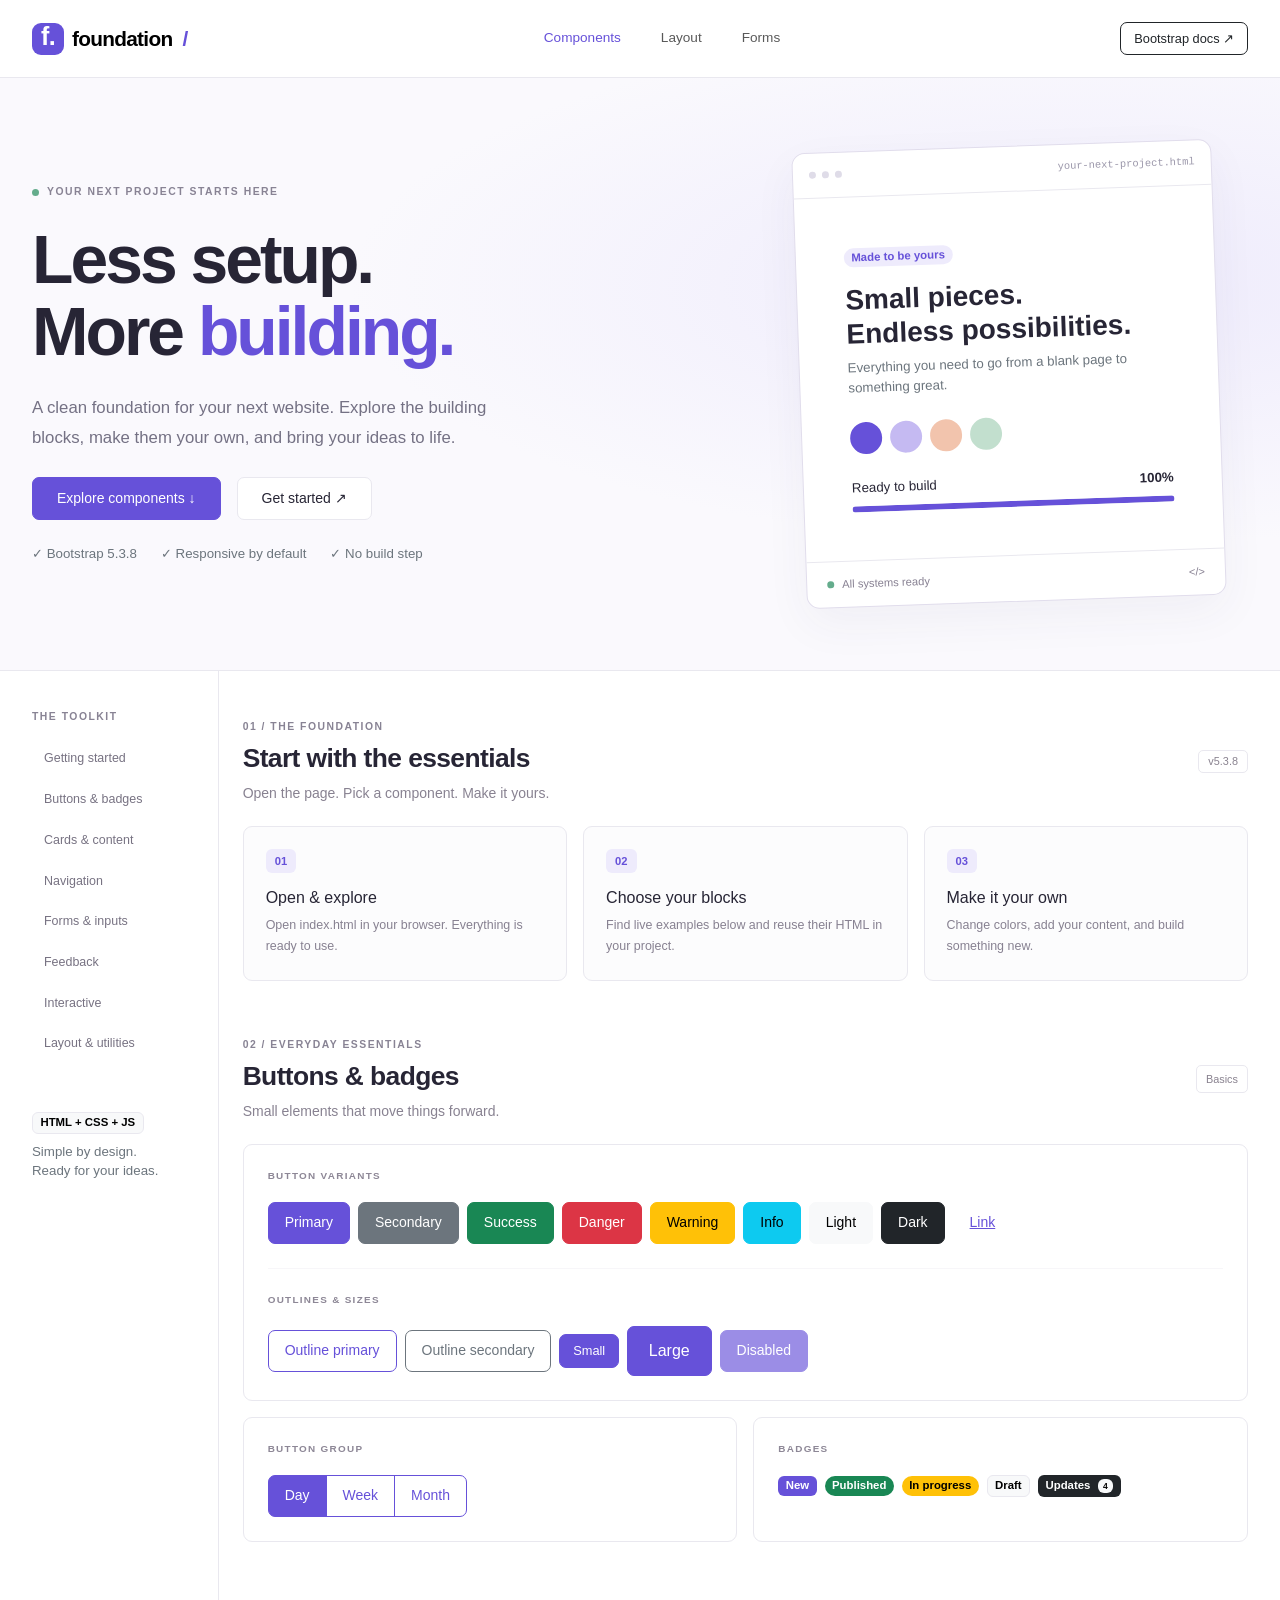
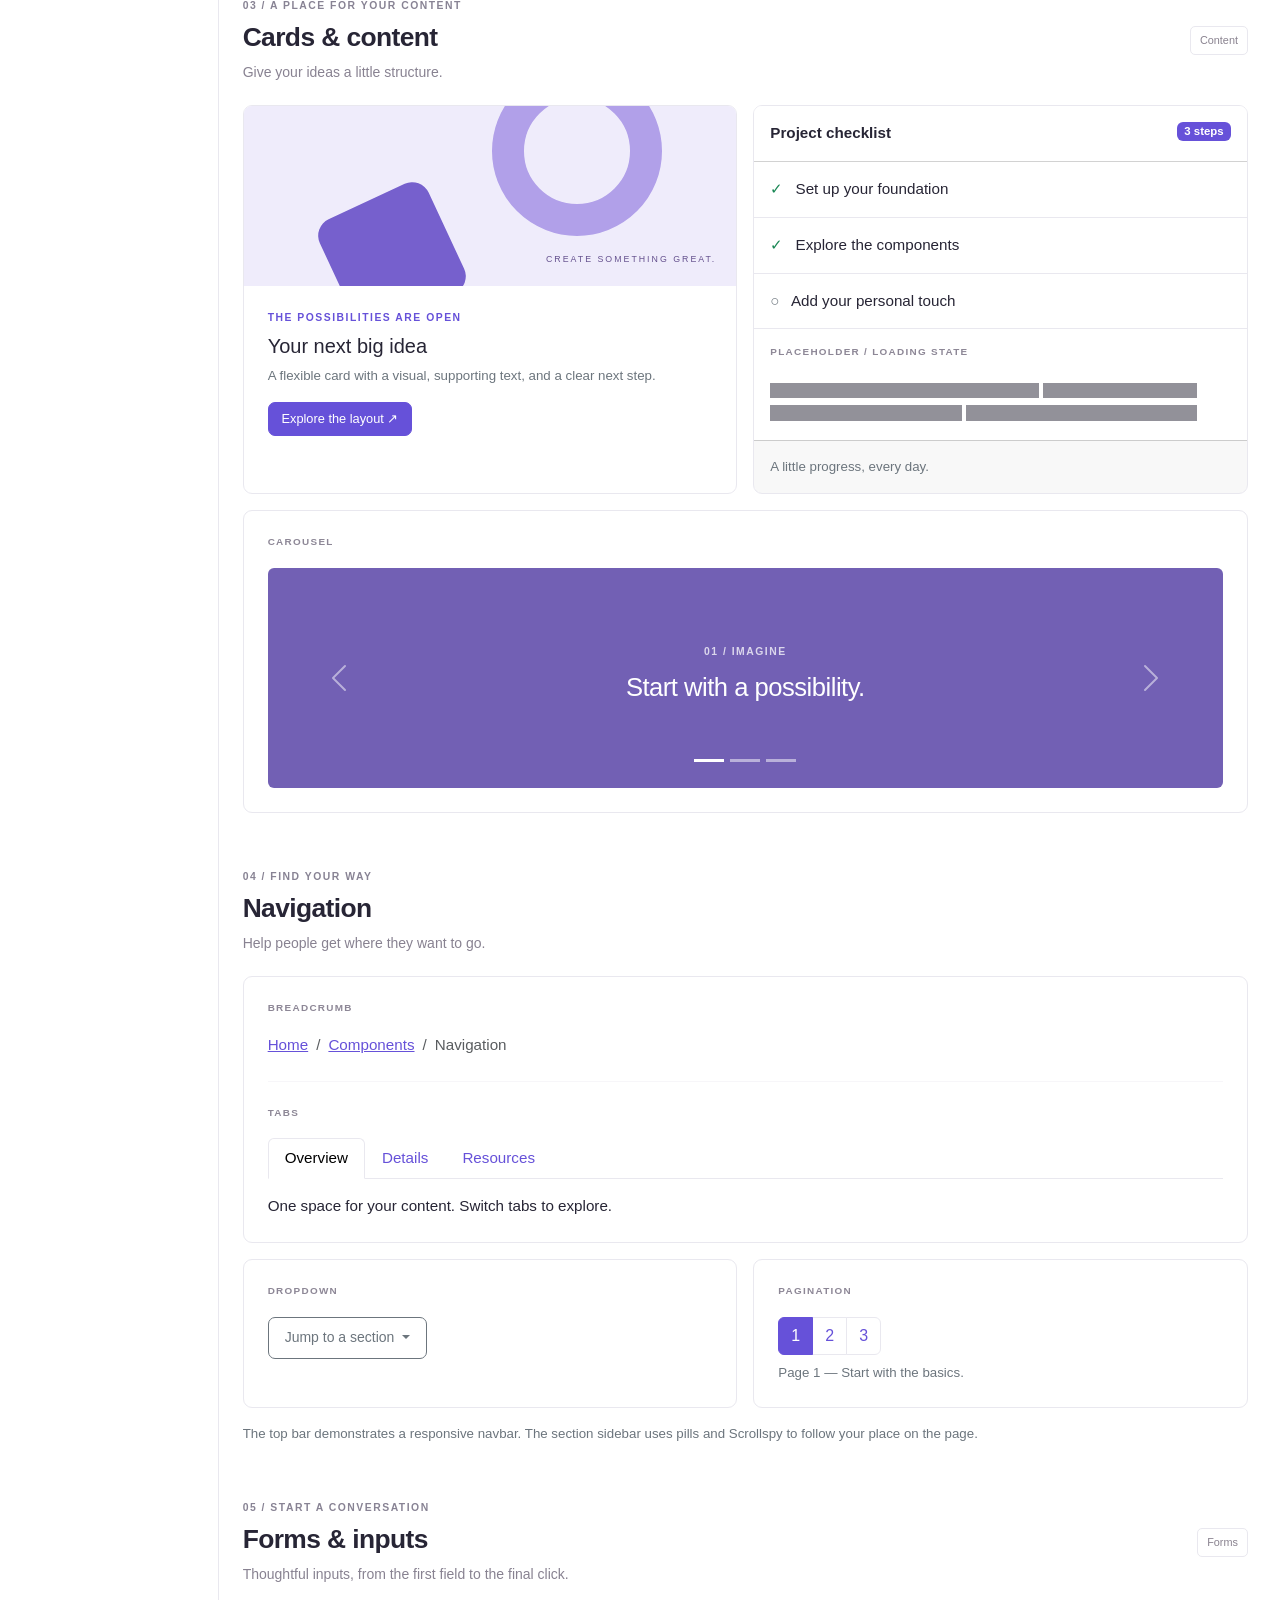
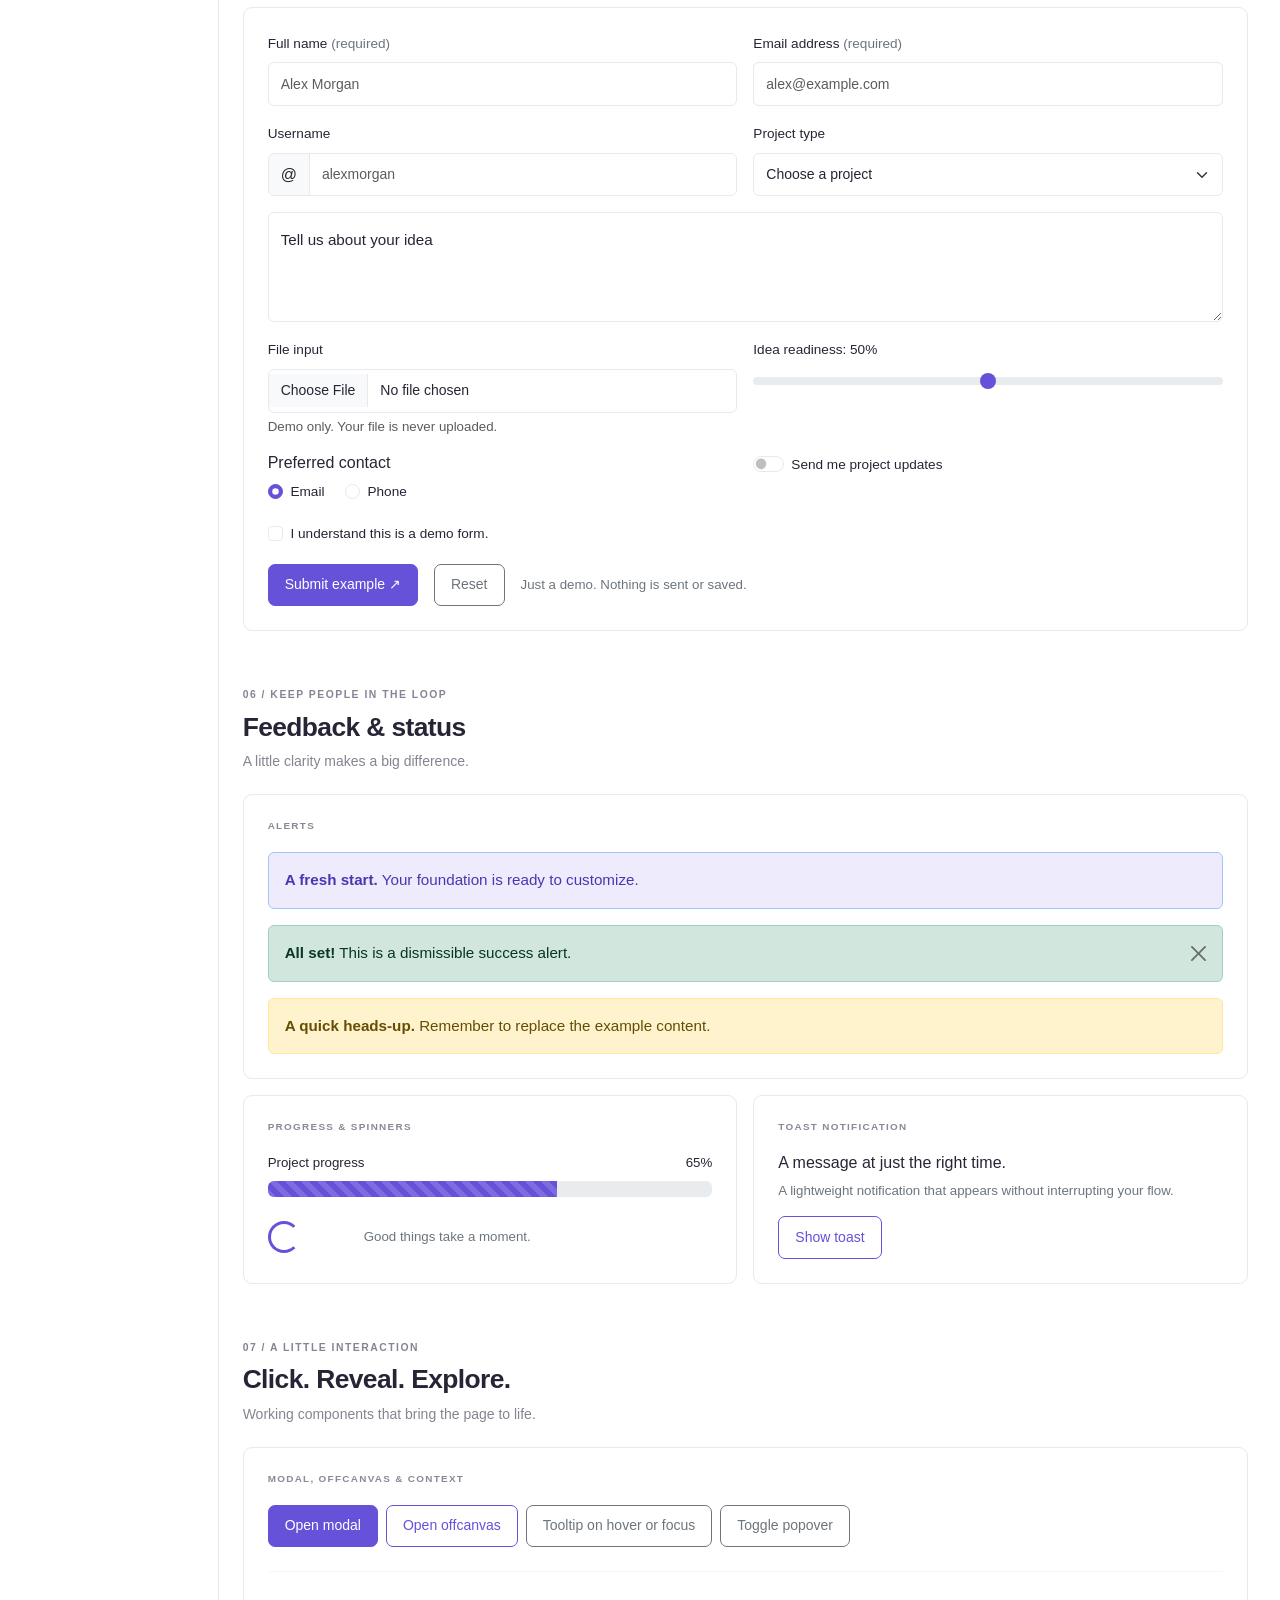
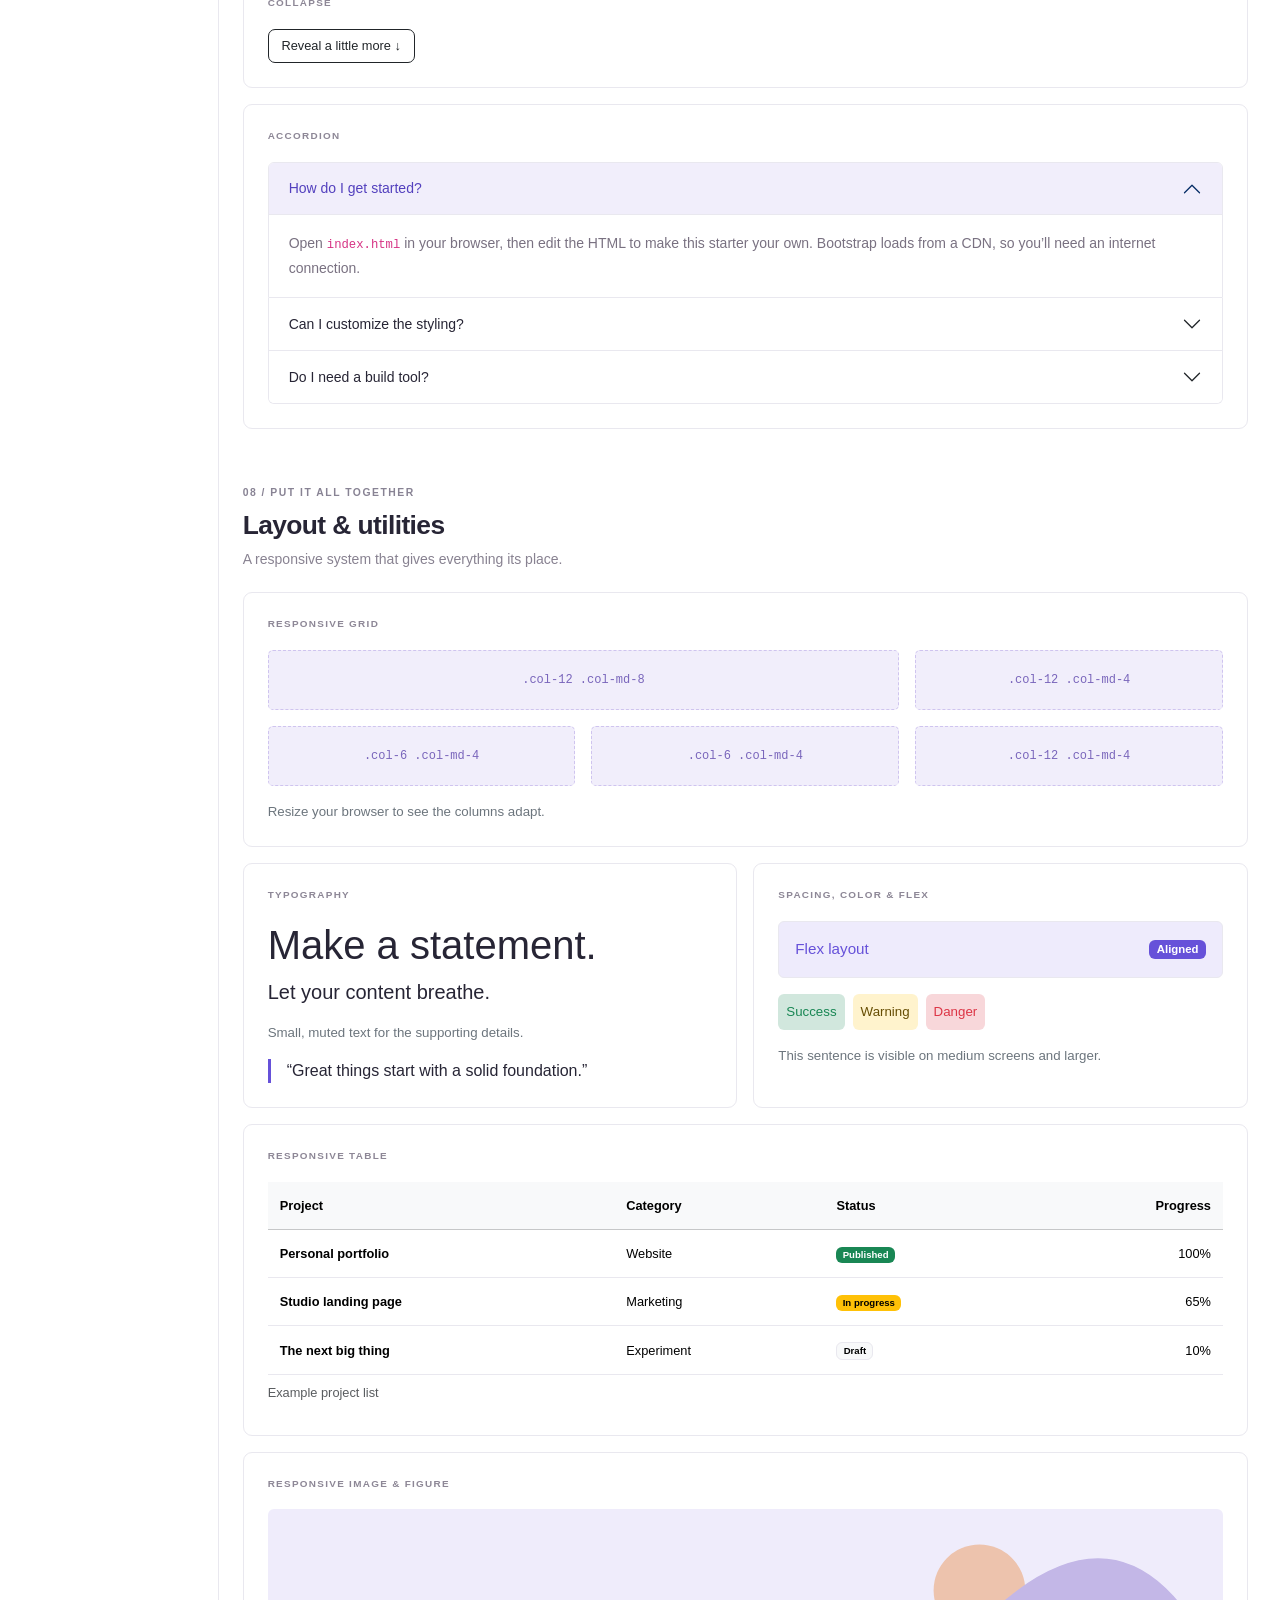
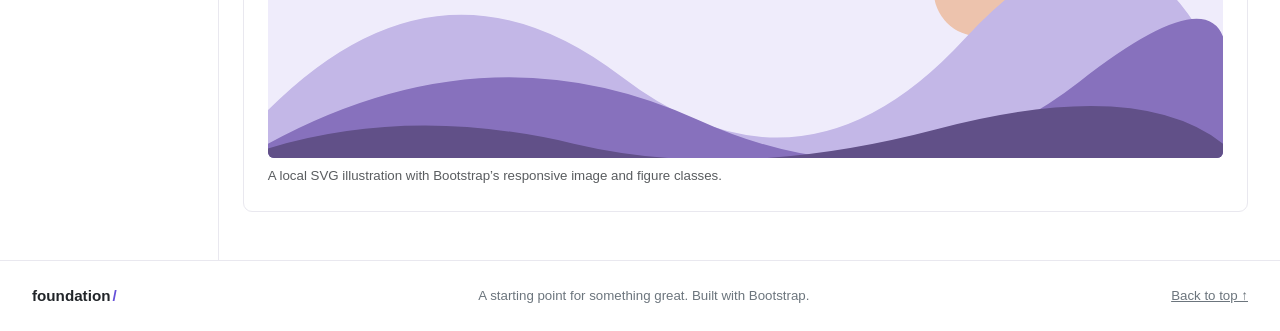
==== index.html @ 39eaeacd "first commit" ====
<!doctype html>
<html lang="en">
  <head>
    <meta charset="utf-8" />
    <meta name="viewport" content="width=device-width, initial-scale=1" />
    <meta
      name="description"
      content="A ready-to-use Bootstrap starter with a complete collection of live component examples."
    />
    <title>Foundation — Bootstrap starter kit</title>
    <link
      href="https://cdn.jsdelivr.net/npm/bootstrap@5.3.8/dist/css/bootstrap.min.css"
      rel="stylesheet"
      integrity="sha384-sRIl4kxILFvY47J16cr9ZwB07vP4J8+LH7qKQnuqkuIAvNWLzeN8tE5YBujZqJLB"
      crossorigin="anonymous"
    />
    <link href="assets/css/styles.css" rel="stylesheet" />
  </head>
  <body>
    <a class="visually-hidden-focusable skip-link" href="#main"
      >Skip to content</a
    >
    <!-- Responsive navbar: the bundle powers the mobile collapse. -->
    <nav
      class="navbar navbar-expand-lg sticky-top bg-white border-bottom"
      aria-label="Main navigation"
    >
      <div class="container-xxl">
        <a class="navbar-brand fw-bold d-flex align-items-center gap-2" href="#"
          ><span class="brand-mark">f.</span> foundation<span class="brand-dot"
            >/</span
          ></a
        >
        <button
          class="navbar-toggler"
          type="button"
          data-bs-toggle="collapse"
          data-bs-target="#mainNav"
          aria-controls="mainNav"
          aria-expanded="false"
          aria-label="Toggle navigation"
        >
          <span class="navbar-toggler-icon"></span>
        </button>
        <div class="collapse navbar-collapse" id="mainNav">
          <ul class="navbar-nav mx-auto gap-lg-4">
            <li class="nav-item">
              <a class="nav-link active" href="#components">Components</a>
            </li>
            <li class="nav-item">
              <a class="nav-link" href="#layout">Layout</a>
            </li>
            <li class="nav-item">
              <a class="nav-link" href="#forms">Forms</a>
            </li>
          </ul>
          <a
            class="btn btn-sm btn-outline-dark"
            href="https://getbootstrap.com/docs/5.3/"
            target="_blank"
            rel="noopener noreferrer"
            >Bootstrap docs <span aria-hidden="true">↗</span></a
          >
        </div>
      </div>
    </nav>
    <header class="hero border-bottom">
      <div class="container-xxl py-5">
        <div class="row align-items-center gy-5 gx-4 gx-lg-5">
          <div class="col-lg-7">
            <div class="eyebrow mb-4">
              <span class="status-dot"></span> YOUR NEXT PROJECT STARTS HERE
            </div>
            <h1>
              Less setup.<br />More <span class="text-primary">building.</span>
            </h1>
            <p class="hero-description mt-4">
              A clean foundation for your next website. Explore the building
              blocks, make them your own, and bring your ideas to life.
            </p>
            <div class="d-flex flex-wrap gap-3 mt-4">
              <a href="#components" class="btn btn-primary px-4"
                >Explore components <span aria-hidden="true">↓</span></a
              ><a href="#getting-started" class="btn btn-white px-4"
                >Get started <span aria-hidden="true">↗</span></a
              >
            </div>
            <div class="d-flex flex-wrap gap-4 small text-secondary mt-4">
              <span>✓ Bootstrap 5.3.8</span><span>✓ Responsive by default</span
              ><span>✓ No build step</span>
            </div>
          </div>
          <div class="col-lg-5">
            <div class="preview-window">
              <div class="preview-toolbar">
                <span></span><span></span><span></span
                ><small class="ms-auto">your-next-project.html</small>
              </div>
              <div class="p-4 p-sm-5">
                <span
                  class="badge rounded-pill bg-primary-subtle text-primary mb-3"
                  >Made to be yours</span
                >
                <h2 class="h3 fw-bold">
                  Small pieces.<br />Endless possibilities.
                </h2>
                <p class="text-secondary small">
                  Everything you need to go from a blank page to something
                  great.
                </p>
                <div class="d-flex gap-2 my-4">
                  <span class="swatch bg-primary"></span
                  ><span class="swatch swatch-lilac"></span
                  ><span class="swatch swatch-peach"></span
                  ><span class="swatch swatch-mint"></span>
                </div>
                <div class="d-flex justify-content-between small mb-2">
                  <span>Ready to build</span><strong>100%</strong>
                </div>
                <div
                  class="progress"
                  role="progressbar"
                  aria-label="Starter readiness"
                  aria-valuenow="100"
                  aria-valuemin="0"
                  aria-valuemax="100"
                  style="height: 6px"
                >
                  <div class="progress-bar w-100"></div>
                </div>
              </div>
              <div class="preview-bottom">
                <span class="status-dot"></span> All systems ready
                <span class="ms-auto">&lt;/&gt;</span>
              </div>
            </div>
          </div>
        </div>
      </div>
    </header>
    <div class="container-xxl">
      <div class="row gx-xl-5">
        <aside class="col-lg-2 d-none d-lg-block border-end">
          <div class="sidebar">
            <div class="eyebrow mb-3">THE TOOLKIT</div>
            <nav
              id="sectionNav"
              class="nav nav-pills flex-column gap-1"
              aria-label="Component sections"
            >
              <a class="nav-link" href="#getting-started">Getting started</a
              ><a class="nav-link" href="#components">Buttons & badges</a
              ><a class="nav-link" href="#content">Cards & content</a
              ><a class="nav-link" href="#navigation">Navigation</a
              ><a class="nav-link" href="#forms">Forms & inputs</a
              ><a class="nav-link" href="#feedback">Feedback</a
              ><a class="nav-link" href="#interactive">Interactive</a
              ><a class="nav-link" href="#layout">Layout & utilities</a>
            </nav>
            <div class="sidebar-note mt-5">
              <span class="badge text-bg-light border mb-2"
                >HTML + CSS + JS</span
              >
              <p class="small text-secondary mb-0">
                Simple by design.<br />Ready for your ideas.
              </p>
            </div>
          </div>
        </aside>
        <main id="main" class="col-lg-10 py-5">
          <section id="getting-started" class="showcase-section">
            <div class="section-heading">
              <div>
                <div class="eyebrow">01 / THE FOUNDATION</div>
                <h2>Start with the essentials</h2>
                <p>Open the page. Pick a component. Make it yours.</p>
              </div>
              <span class="badge version-badge">v5.3.8</span>
            </div>
            <div class="row g-3">
              <div class="col-md-4">
                <div class="intro-card">
                  <span class="step-number">01</span>
                  <h3 class="h6 mt-3">Open & explore</h3>
                  <p>
                    Open index.html in your browser. Everything is ready to use.
                  </p>
                </div>
              </div>
              <div class="col-md-4">
                <div class="intro-card">
                  <span class="step-number">02</span>
                  <h3 class="h6 mt-3">Choose your blocks</h3>
                  <p>
                    Find live examples below and reuse their HTML in your
                    project.
                  </p>
                </div>
              </div>
              <div class="col-md-4">
                <div class="intro-card">
                  <span class="step-number">03</span>
                  <h3 class="h6 mt-3">Make it your own</h3>
                  <p>
                    Change colors, add your content, and build something new.
                  </p>
                </div>
              </div>
            </div>
          </section>
          <!-- Each demo is ordinary HTML you can copy into your own page. -->
          <section id="components" class="showcase-section">
            <div class="section-heading">
              <div>
                <div class="eyebrow">02 / EVERYDAY ESSENTIALS</div>
                <h2>Buttons & badges</h2>
                <p>Small elements that move things forward.</p>
              </div>
              <span class="section-tag">Basics</span>
            </div>
            <div class="demo-panel">
              <div class="demo-label">BUTTON VARIANTS</div>
              <div class="d-flex flex-wrap gap-2">
                <button type="button" class="btn btn-primary">Primary</button
                ><button type="button" class="btn btn-secondary">
                  Secondary</button
                ><button type="button" class="btn btn-success">Success</button
                ><button type="button" class="btn btn-danger">Danger</button
                ><button type="button" class="btn btn-warning">Warning</button
                ><button type="button" class="btn btn-info">Info</button
                ><button type="button" class="btn btn-light">Light</button
                ><button type="button" class="btn btn-dark">Dark</button
                ><button type="button" class="btn btn-link">Link</button>
              </div>
              <hr />
              <div class="demo-label">OUTLINES & SIZES</div>
              <div class="d-flex flex-wrap align-items-center gap-2">
                <button type="button" class="btn btn-outline-primary">
                  Outline primary</button
                ><button type="button" class="btn btn-outline-secondary">
                  Outline secondary</button
                ><button type="button" class="btn btn-primary btn-sm">
                  Small</button
                ><button type="button" class="btn btn-primary btn-lg">
                  Large</button
                ><button type="button" class="btn btn-primary" disabled>
                  Disabled
                </button>
              </div>
            </div>
            <div class="row g-3 mt-0">
              <div class="col-md-6">
                <div class="demo-panel h-100">
                  <div class="demo-label">BUTTON GROUP</div>
                  <div
                    class="btn-group"
                    role="group"
                    aria-label="Example view selector"
                  >
                    <input
                      type="radio"
                      class="btn-check"
                      name="view"
                      id="viewDay"
                      checked
                    /><label class="btn btn-outline-primary" for="viewDay"
                      >Day</label
                    ><input
                      type="radio"
                      class="btn-check"
                      name="view"
                      id="viewWeek"
                    /><label class="btn btn-outline-primary" for="viewWeek"
                      >Week</label
                    ><input
                      type="radio"
                      class="btn-check"
                      name="view"
                      id="viewMonth"
                    /><label class="btn btn-outline-primary" for="viewMonth"
                      >Month</label
                    >
                  </div>
                </div>
              </div>
              <div class="col-md-6">
                <div class="demo-panel h-100">
                  <div class="demo-label">BADGES</div>
                  <div class="d-flex flex-wrap gap-2 align-items-center">
                    <span class="badge text-bg-primary">New</span
                    ><span class="badge rounded-pill text-bg-success"
                      >Published</span
                    ><span class="badge rounded-pill text-bg-warning"
                      >In progress</span
                    ><span class="badge text-bg-light border">Draft</span
                    ><span class="badge text-bg-dark"
                      >Updates
                      <span class="badge text-bg-light ms-1">4</span></span
                    >
                  </div>
                </div>
              </div>
            </div>
          </section>
          <section id="content" class="showcase-section">
            <div class="section-heading">
              <div>
                <div class="eyebrow">03 / A PLACE FOR YOUR CONTENT</div>
                <h2>Cards & content</h2>
                <p>Give your ideas a little structure.</p>
              </div>
              <span class="section-tag">Content</span>
            </div>
            <div class="row g-3">
              <div class="col-md-6">
                <article class="card h-100">
                  <div
                    class="card-art"
                    role="img"
                    aria-label="Abstract lavender circles and geometric shapes"
                  >
                    <div class="art-circle"></div>
                    <div class="art-square"></div>
                    <span class="art-caption">CREATE SOMETHING GREAT.</span>
                  </div>
                  <div class="card-body p-4">
                    <span class="eyebrow text-primary"
                      >THE POSSIBILITIES ARE OPEN</span
                    >
                    <h3 class="h5 mt-2">Your next big idea</h3>
                    <p class="text-secondary small">
                      A flexible card with a visual, supporting text, and a
                      clear next step.
                    </p>
                    <a class="btn btn-primary btn-sm" href="#layout"
                      >Explore the layout ↗</a
                    >
                  </div>
                </article>
              </div>
              <div class="col-md-6">
                <div class="card h-100">
                  <div class="card-header bg-white py-3 fw-semibold">
                    Project checklist
                    <span class="badge text-bg-primary float-end">3 steps</span>
                  </div>
                  <ul class="list-group list-group-flush">
                    <li class="list-group-item py-3">
                      <span class="text-success me-2">✓</span> Set up your
                      foundation
                    </li>
                    <li class="list-group-item py-3">
                      <span class="text-success me-2">✓</span> Explore the
                      components
                    </li>
                    <li class="list-group-item py-3">
                      <span class="text-secondary me-2">○</span> Add your
                      personal touch
                    </li>
                  </ul>
                  <div class="card-body">
                    <div class="demo-label">PLACEHOLDER / LOADING STATE</div>
                    <p class="placeholder-glow mb-0" aria-hidden="true">
                      <span class="placeholder col-7"></span>
                      <span class="placeholder col-4"></span>
                      <span class="placeholder col-5"></span>
                      <span class="placeholder col-6"></span>
                    </p>
                    <span class="visually-hidden"
                      >Example loading placeholder</span
                    >
                  </div>
                  <div class="card-footer text-secondary small py-3">
                    A little progress, every day.
                  </div>
                </div>
              </div>
            </div>
            <div class="demo-panel mt-3">
              <div class="demo-label">CAROUSEL</div>
              <div id="demoCarousel" class="carousel slide">
                <div class="carousel-indicators">
                  <button
                    type="button"
                    data-bs-target="#demoCarousel"
                    data-bs-slide-to="0"
                    class="active"
                    aria-current="true"
                    aria-label="Slide 1"
                  ></button
                  ><button
                    type="button"
                    data-bs-target="#demoCarousel"
                    data-bs-slide-to="1"
                    aria-label="Slide 2"
                  ></button
                  ><button
                    type="button"
                    data-bs-target="#demoCarousel"
                    data-bs-slide-to="2"
                    aria-label="Slide 3"
                  ></button>
                </div>
                <div class="carousel-inner rounded">
                  <div class="carousel-item active">
                    <div class="slide-art slide-one">
                      <span class="eyebrow">01 / IMAGINE</span>
                      <h3>Start with a possibility.</h3>
                    </div>
                  </div>
                  <div class="carousel-item">
                    <div class="slide-art slide-two">
                      <span class="eyebrow">02 / CREATE</span>
                      <h3>Make space for your ideas.</h3>
                    </div>
                  </div>
                  <div class="carousel-item">
                    <div class="slide-art slide-three">
                      <span class="eyebrow">03 / SHIP</span>
                      <h3>Put something good out there.</h3>
                    </div>
                  </div>
                </div>
                <button
                  class="carousel-control-prev"
                  type="button"
                  data-bs-target="#demoCarousel"
                  data-bs-slide="prev"
                >
                  <span
                    class="carousel-control-prev-icon"
                    aria-hidden="true"
                  ></span
                  ><span class="visually-hidden">Previous</span></button
                ><button
                  class="carousel-control-next"
                  type="button"
                  data-bs-target="#demoCarousel"
                  data-bs-slide="next"
                >
                  <span
                    class="carousel-control-next-icon"
                    aria-hidden="true"
                  ></span
                  ><span class="visually-hidden">Next</span>
                </button>
              </div>
            </div>
          </section>
          <section id="navigation" class="showcase-section">
            <div class="section-heading">
              <div>
                <div class="eyebrow">04 / FIND YOUR WAY</div>
                <h2>Navigation</h2>
                <p>Help people get where they want to go.</p>
              </div>
            </div>
            <div class="demo-panel">
              <div class="demo-label">BREADCRUMB</div>
              <nav aria-label="Example breadcrumb">
                <ol class="breadcrumb">
                  <li class="breadcrumb-item">
                    <a href="#getting-started">Home</a>
                  </li>
                  <li class="breadcrumb-item">
                    <a href="#components">Components</a>
                  </li>
                  <li class="breadcrumb-item active" aria-current="page">
                    Navigation
                  </li>
                </ol>
              </nav>
              <hr />
              <div class="demo-label">TABS</div>
              <ul class="nav nav-tabs" id="demoTabs" role="tablist">
                <li class="nav-item" role="presentation">
                  <button
                    class="nav-link active"
                    id="overview-tab"
                    data-bs-toggle="tab"
                    data-bs-target="#overview-pane"
                    type="button"
                    role="tab"
                    aria-controls="overview-pane"
                    aria-selected="true"
                  >
                    Overview
                  </button>
                </li>
                <li class="nav-item" role="presentation">
                  <button
                    class="nav-link"
                    id="details-tab"
                    data-bs-toggle="tab"
                    data-bs-target="#details-pane"
                    type="button"
                    role="tab"
                    aria-controls="details-pane"
                    aria-selected="false"
                  >
                    Details
                  </button>
                </li>
                <li class="nav-item" role="presentation">
                  <button
                    class="nav-link"
                    id="resources-tab"
                    data-bs-toggle="tab"
                    data-bs-target="#resources-pane"
                    type="button"
                    role="tab"
                    aria-controls="resources-pane"
                    aria-selected="false"
                  >
                    Resources
                  </button>
                </li>
              </ul>
              <div class="tab-content pt-3">
                <div
                  class="tab-pane fade show active"
                  id="overview-pane"
                  role="tabpanel"
                  aria-labelledby="overview-tab"
                  tabindex="0"
                >
                  One space for your content. Switch tabs to explore.
                </div>
                <div
                  class="tab-pane fade"
                  id="details-pane"
                  role="tabpanel"
                  aria-labelledby="details-tab"
                  tabindex="0"
                >
                  Tabs organize related information without leaving the page.
                </div>
                <div
                  class="tab-pane fade"
                  id="resources-pane"
                  role="tabpanel"
                  aria-labelledby="resources-tab"
                  tabindex="0"
                >
                  <a
                    href="https://getbootstrap.com/docs/5.3/components/navs-tabs/"
                    >Read the Bootstrap tabs documentation ↗</a
                  >
                </div>
              </div>
            </div>
            <div class="row g-3 mt-0">
              <div class="col-md-6">
                <div class="demo-panel h-100">
                  <div class="demo-label">DROPDOWN</div>
                  <div class="dropdown">
                    <button
                      class="btn btn-outline-secondary dropdown-toggle"
                      type="button"
                      data-bs-toggle="dropdown"
                      aria-expanded="false"
                    >
                      Jump to a section
                    </button>
                    <ul class="dropdown-menu">
                      <li>
                        <a class="dropdown-item" href="#forms"
                          >Forms & inputs</a
                        >
                      </li>
                      <li>
                        <a class="dropdown-item" href="#feedback">Feedback</a>
                      </li>
                      <li><hr class="dropdown-divider" /></li>
                      <li>
                        <a class="dropdown-item" href="#layout"
                          >Layout & utilities</a
                        >
                      </li>
                    </ul>
                  </div>
                </div>
              </div>
              <div class="col-md-6">
                <div class="demo-panel h-100">
                  <div class="demo-label">PAGINATION</div>
                  <nav aria-label="Example content pages">
                    <ul class="pagination mb-2" id="demoPagination">
                      <li class="page-item active">
                        <button
                          class="page-link"
                          aria-current="page"
                          type="button"
                          data-page="1"
                        >
                          1
                        </button>
                      </li>
                      <li class="page-item">
                        <button class="page-link" type="button" data-page="2">
                          2
                        </button>
                      </li>
                      <li class="page-item">
                        <button class="page-link" type="button" data-page="3">
                          3
                        </button>
                      </li>
                    </ul>
                  </nav>
                  <p
                    class="small text-secondary mb-0"
                    id="pageStatus"
                    aria-live="polite"
                  >
                    Page 1 — Start with the basics.
                  </p>
                </div>
              </div>
            </div>
            <p class="small text-secondary mt-3">
              The top bar demonstrates a responsive navbar. The section sidebar
              uses pills and Scrollspy to follow your place on the page.
            </p>
          </section>
          <!-- A local-only form: native constraints are surfaced with Bootstrap validation. -->
          <section id="forms" class="showcase-section">
            <div class="section-heading">
              <div>
                <div class="eyebrow">05 / START A CONVERSATION</div>
                <h2>Forms & inputs</h2>
                <p>
                  Thoughtful inputs, from the first field to the final click.
                </p>
              </div>
              <span class="section-tag">Forms</span>
            </div>
            <div class="demo-panel">
              <form id="exampleForm" class="needs-validation" novalidate>
                <div class="row g-3">
                  <div class="col-md-6">
                    <label for="fullName" class="form-label"
                      >Full name
                      <span class="text-secondary">(required)</span></label
                    ><input
                      class="form-control"
                      id="fullName"
                      name="name"
                      autocomplete="name"
                      placeholder="Alex Morgan"
                      required
                    />
                    <div class="invalid-feedback">Please enter your name.</div>
                  </div>
                  <div class="col-md-6">
                    <label for="email" class="form-label"
                      >Email address
                      <span class="text-secondary">(required)</span></label
                    ><input
                      type="email"
                      class="form-control"
                      id="email"
                      name="email"
                      autocomplete="email"
                      placeholder="alex@example.com"
                      required
                    />
                    <div class="invalid-feedback">
                      Please enter a valid email address.
                    </div>
                  </div>
                  <div class="col-md-6">
                    <label for="username" class="form-label">Username</label>
                    <div class="input-group">
                      <span class="input-group-text" id="usernamePrefix">@</span
                      ><input
                        id="username"
                        class="form-control"
                        name="username"
                        placeholder="alexmorgan"
                        aria-describedby="usernamePrefix"
                      />
                    </div>
                  </div>
                  <div class="col-md-6">
                    <label for="projectType" class="form-label"
                      >Project type</label
                    ><select
                      id="projectType"
                      class="form-select"
                      name="project"
                    >
                      <option value="">Choose a project</option>
                      <option>Personal website</option>
                      <option>Business website</option>
                      <option>Portfolio</option>
                    </select>
                  </div>
                  <div class="col-12">
                    <div class="form-floating">
                      <textarea
                        class="form-control"
                        placeholder="Tell us about your idea"
                        id="message"
                        name="message"
                        style="height: 110px"
                      ></textarea
                      ><label for="message">Tell us about your idea</label>
                    </div>
                  </div>
                  <div class="col-md-6">
                    <label class="form-label" for="attachment">File input</label
                    ><input
                      class="form-control"
                      type="file"
                      id="attachment"
                      aria-describedby="fileHelp"
                    />
                    <div id="fileHelp" class="form-text">
                      Demo only. Your file is never uploaded.
                    </div>
                  </div>
                  <div class="col-md-6">
                    <label class="form-label" for="confidence"
                      >Idea readiness:
                      <output id="rangeValue" for="confidence">50</output
                      >%</label
                    ><input
                      type="range"
                      class="form-range"
                      id="confidence"
                      min="0"
                      max="100"
                      value="50"
                    />
                  </div>
                  <div class="col-md-6">
                    <fieldset>
                      <legend class="h6">Preferred contact</legend>
                      <div class="form-check form-check-inline">
                        <input
                          class="form-check-input"
                          type="radio"
                          name="contact"
                          id="contactEmail"
                          value="email"
                          checked
                        /><label class="form-check-label" for="contactEmail"
                          >Email</label
                        >
                      </div>
                      <div class="form-check form-check-inline">
                        <input
                          class="form-check-input"
                          type="radio"
                          name="contact"
                          id="contactPhone"
                          value="phone"
                        /><label class="form-check-label" for="contactPhone"
                          >Phone</label
                        >
                      </div>
                    </fieldset>
                  </div>
                  <div class="col-md-6">
                    <div class="form-check form-switch">
                      <input
                        class="form-check-input"
                        type="checkbox"
                        role="switch"
                        id="updates"
                      /><label class="form-check-label" for="updates"
                        >Send me project updates</label
                      >
                    </div>
                  </div>
                  <div class="col-12">
                    <div class="form-check">
                      <input
                        class="form-check-input"
                        type="checkbox"
                        id="demoConsent"
                        required
                      /><label class="form-check-label" for="demoConsent"
                        >I understand this is a demo form.</label
                      >
                      <div class="invalid-feedback">
                        Please confirm before submitting.
                      </div>
                    </div>
                  </div>
                  <div class="col-12 d-flex flex-wrap gap-3 align-items-center">
                    <button class="btn btn-primary" type="submit">
                      Submit example ↗</button
                    ><button class="btn btn-outline-secondary" type="reset">
                      Reset</button
                    ><span class="small text-secondary"
                      >Just a demo. Nothing is sent or saved.</span
                    >
                  </div>
                </div>
                <div
                  id="formResult"
                  class="alert alert-success mt-3 mb-0 d-none"
                  role="status"
                >
                  Looking good! Your example passed validation. No data was
                  sent.
                </div>
              </form>
            </div>
          </section>
          <section id="feedback" class="showcase-section">
            <div class="section-heading">
              <div>
                <div class="eyebrow">06 / KEEP PEOPLE IN THE LOOP</div>
                <h2>Feedback & status</h2>
                <p>A little clarity makes a big difference.</p>
              </div>
            </div>
            <div class="demo-panel">
              <div class="demo-label">ALERTS</div>
              <div class="alert alert-primary" role="alert">
                <strong>A fresh start.</strong> Your foundation is ready to
                customize.
              </div>
              <div
                class="alert alert-success alert-dismissible fade show"
                role="alert"
              >
                <strong>All set!</strong> This is a dismissible success
                alert.<button
                  type="button"
                  class="btn-close"
                  data-bs-dismiss="alert"
                  aria-label="Close success alert"
                ></button>
              </div>
              <div class="alert alert-warning mb-0" role="alert">
                <strong>A quick heads-up.</strong> Remember to replace the
                example content.
              </div>
            </div>
            <div class="row g-3 mt-0">
              <div class="col-md-6">
                <div class="demo-panel h-100">
                  <div class="demo-label">PROGRESS & SPINNERS</div>
                  <div class="d-flex justify-content-between small mb-2">
                    <span>Project progress</span><span>65%</span>
                  </div>
                  <div
                    class="progress mb-4"
                    role="progressbar"
                    aria-label="Example project progress"
                    aria-valuenow="65"
                    aria-valuemin="0"
                    aria-valuemax="100"
                  >
                    <div
                      class="progress-bar progress-bar-striped"
                      style="width: 65%"
                    ></div>
                  </div>
                  <div class="d-flex align-items-center gap-3">
                    <div class="spinner-border text-primary" role="status">
                      <span class="visually-hidden">Loading example</span>
                    </div>
                    <div class="spinner-grow text-primary" role="status">
                      <span class="visually-hidden">Loading example</span>
                    </div>
                    <span class="small text-secondary"
                      >Good things take a moment.</span
                    >
                  </div>
                </div>
              </div>
              <div class="col-md-6">
                <div class="demo-panel h-100">
                  <div class="demo-label">TOAST NOTIFICATION</div>
                  <h3 class="h6">A message at just the right time.</h3>
                  <p class="small text-secondary">
                    A lightweight notification that appears without interrupting
                    your flow.
                  </p>
                  <button
                    class="btn btn-outline-primary"
                    id="showToast"
                    type="button"
                  >
                    Show toast
                  </button>
                </div>
              </div>
            </div>
          </section>
          <section id="interactive" class="showcase-section">
            <div class="section-heading">
              <div>
                <div class="eyebrow">07 / A LITTLE INTERACTION</div>
                <h2>Click. Reveal. Explore.</h2>
                <p>Working components that bring the page to life.</p>
              </div>
            </div>
            <div class="demo-panel">
              <div class="demo-label">MODAL, OFFCANVAS & CONTEXT</div>
              <div class="d-flex flex-wrap gap-2">
                <button
                  class="btn btn-primary"
                  type="button"
                  data-bs-toggle="modal"
                  data-bs-target="#demoModal"
                >
                  Open modal</button
                ><button
                  class="btn btn-outline-primary"
                  type="button"
                  data-bs-toggle="offcanvas"
                  data-bs-target="#demoOffcanvas"
                  aria-controls="demoOffcanvas"
                >
                  Open offcanvas</button
                ><button
                  class="btn btn-outline-secondary"
                  type="button"
                  data-bs-toggle="tooltip"
                  data-bs-title="A little extra context, right where you need it."
                >
                  Tooltip on hover or focus</button
                ><button
                  class="btn btn-outline-secondary"
                  type="button"
                  data-bs-toggle="popover"
                  data-bs-title="Hello, curious person."
                  data-bs-content="Popovers give you a little more room for helpful information. Click again to close."
                >
                  Toggle popover
                </button>
              </div>
              <hr />
              <div class="demo-label">COLLAPSE</div>
              <button
                class="btn btn-sm btn-outline-dark"
                type="button"
                data-bs-toggle="collapse"
                data-bs-target="#demoCollapse"
                aria-expanded="false"
                aria-controls="demoCollapse"
              >
                Reveal a little more ↓
              </button>
              <div class="collapse" id="demoCollapse">
                <div class="p-3 bg-light rounded mt-3">
                  Here’s the extra detail. Collapse keeps secondary content
                  close by until it’s needed.
                </div>
              </div>
            </div>
            <div class="demo-panel mt-3">
              <div class="demo-label">ACCORDION</div>
              <div class="accordion" id="demoAccordion">
                <div class="accordion-item">
                  <h3 class="accordion-header">
                    <button
                      class="accordion-button"
                      type="button"
                      data-bs-toggle="collapse"
                      data-bs-target="#faqOne"
                      aria-expanded="true"
                      aria-controls="faqOne"
                    >
                      How do I get started?
                    </button>
                  </h3>
                  <div
                    id="faqOne"
                    class="accordion-collapse collapse show"
                    data-bs-parent="#demoAccordion"
                  >
                    <div class="accordion-body">
                      Open <code>index.html</code> in your browser, then edit
                      the HTML to make this starter your own. Bootstrap loads
                      from a CDN, so you’ll need an internet connection.
                    </div>
                  </div>
                </div>
                <div class="accordion-item">
                  <h3 class="accordion-header">
                    <button
                      class="accordion-button collapsed"
                      type="button"
                      data-bs-toggle="collapse"
                      data-bs-target="#faqTwo"
                      aria-expanded="false"
                      aria-controls="faqTwo"
                    >
                      Can I customize the styling?
                    </button>
                  </h3>
                  <div
                    id="faqTwo"
                    class="accordion-collapse collapse"
                    data-bs-parent="#demoAccordion"
                  >
                    <div class="accordion-body">
                      Yes. Edit the design tokens and component styles in
                      <code>assets/css/styles.css</code>. Keep only the examples
                      you need.
                    </div>
                  </div>
                </div>
                <div class="accordion-item">
                  <h3 class="accordion-header">
                    <button
                      class="accordion-button collapsed"
                      type="button"
                      data-bs-toggle="collapse"
                      data-bs-target="#faqThree"
                      aria-expanded="false"
                      aria-controls="faqThree"
                    >
                      Do I need a build tool?
                    </button>
                  </h3>
                  <div
                    id="faqThree"
                    class="accordion-collapse collapse"
                    data-bs-parent="#demoAccordion"
                  >
                    <div class="accordion-body">
                      No. This starter is plain HTML, CSS, and JavaScript. You
                      can also serve it with any static web server.
                    </div>
                  </div>
                </div>
              </div>
            </div>
          </section>
          <section id="layout" class="showcase-section mb-0">
            <div class="section-heading">
              <div>
                <div class="eyebrow">08 / PUT IT ALL TOGETHER</div>
                <h2>Layout & utilities</h2>
                <p>A responsive system that gives everything its place.</p>
              </div>
            </div>
            <div class="demo-panel">
              <div class="demo-label">RESPONSIVE GRID</div>
              <div class="row g-3 text-center">
                <div class="col-12 col-md-8">
                  <div class="grid-block">.col-12 .col-md-8</div>
                </div>
                <div class="col-12 col-md-4">
                  <div class="grid-block">.col-12 .col-md-4</div>
                </div>
                <div class="col-6 col-md-4">
                  <div class="grid-block">.col-6 .col-md-4</div>
                </div>
                <div class="col-6 col-md-4">
                  <div class="grid-block">.col-6 .col-md-4</div>
                </div>
                <div class="col-12 col-md-4">
                  <div class="grid-block">.col-12 .col-md-4</div>
                </div>
              </div>
              <p class="small text-secondary mt-3 mb-0">
                Resize your browser to see the columns adapt.
              </p>
            </div>
            <div class="row g-3 mt-0">
              <div class="col-md-6">
                <div class="demo-panel h-100">
                  <div class="demo-label">TYPOGRAPHY</div>
                  <h3 class="display-6">Make a statement.</h3>
                  <p class="lead">Let your content breathe.</p>
                  <p class="small text-secondary">
                    Small, muted text for the supporting details.
                  </p>
                  <blockquote
                    class="blockquote border-start border-primary border-3 ps-3 mb-0"
                  >
                    <p class="fs-6 mb-0">
                      “Great things start with a solid foundation.”
                    </p>
                  </blockquote>
                </div>
              </div>
              <div class="col-md-6">
                <div class="demo-panel h-100">
                  <div class="demo-label">SPACING, COLOR & FLEX</div>
                  <div
                    class="d-flex justify-content-between align-items-center gap-2 p-3 bg-primary-subtle text-primary rounded border"
                  >
                    <span>Flex layout</span
                    ><span class="badge text-bg-primary">Aligned</span>
                  </div>
                  <div class="d-flex flex-wrap gap-2 mt-3">
                    <span
                      class="p-2 bg-success-subtle text-success rounded small"
                      >Success</span
                    ><span
                      class="p-2 bg-warning-subtle text-warning-emphasis rounded small"
                      >Warning</span
                    ><span
                      class="p-2 bg-danger-subtle text-danger rounded small"
                      >Danger</span
                    >
                  </div>
                  <p class="small text-secondary mt-3 mb-0">
                    <span class="d-none d-md-inline"
                      >This sentence is visible on medium screens and
                      larger.</span
                    ><span class="d-md-none"
                      >This sentence is visible on small screens.</span
                    >
                  </p>
                </div>
              </div>
            </div>
            <div class="demo-panel mt-3">
              <div class="demo-label">RESPONSIVE TABLE</div>
              <div class="table-responsive">
                <table class="table table-hover align-middle mb-0">
                  <caption>
                    Example project list
                  </caption>
                  <thead class="table-light">
                    <tr>
                      <th scope="col">Project</th>
                      <th scope="col">Category</th>
                      <th scope="col">Status</th>
                      <th scope="col" class="text-end">Progress</th>
                    </tr>
                  </thead>
                  <tbody>
                    <tr>
                      <th scope="row">Personal portfolio</th>
                      <td>Website</td>
                      <td>
                        <span class="badge text-bg-success">Published</span>
                      </td>
                      <td class="text-end">100%</td>
                    </tr>
                    <tr>
                      <th scope="row">Studio landing page</th>
                      <td>Marketing</td>
                      <td>
                        <span class="badge text-bg-warning">In progress</span>
                      </td>
                      <td class="text-end">65%</td>
                    </tr>
                    <tr>
                      <th scope="row">The next big thing</th>
                      <td>Experiment</td>
                      <td>
                        <span class="badge text-bg-light border">Draft</span>
                      </td>
                      <td class="text-end">10%</td>
                    </tr>
                  </tbody>
                </table>
              </div>
            </div>
            <div class="demo-panel mt-3">
              <div class="demo-label">RESPONSIVE IMAGE & FIGURE</div>
              <figure class="figure mb-0 w-100">
                <img
                  class="figure-img img-fluid rounded w-100"
                  src="assets/landscape.svg"
                  width="1000"
                  height="260"
                  alt="An abstract landscape of purple hills beneath a peach sun"
                  loading="lazy"
                />
                <figcaption class="figure-caption">
                  A local SVG illustration with Bootstrap’s responsive image and
                  figure classes.
                </figcaption>
              </figure>
            </div>
          </section>
        </main>
      </div>
    </div>
    <footer class="border-top py-4">
      <div
        class="container-xxl d-flex flex-wrap justify-content-between gap-3 align-items-center"
      >
        <a class="text-dark text-decoration-none fw-bold" href="#"
          >foundation<span class="brand-dot">/</span></a
        ><span class="small text-secondary"
          >A starting point for something great. Built with Bootstrap.</span
        ><a class="small text-secondary" href="#getting-started"
          >Back to top ↑</a
        >
      </div>
    </footer>
    <!-- Overlays live outside the page layout to avoid clipping and stacking issues. -->
    <div
      class="modal fade"
      id="demoModal"
      tabindex="-1"
      aria-labelledby="modalTitle"
      aria-hidden="true"
    >
      <div class="modal-dialog modal-dialog-centered">
        <div class="modal-content">
          <div class="modal-header">
            <h2 class="modal-title fs-5" id="modalTitle">
              Room for a focused moment
            </h2>
            <button
              type="button"
              class="btn-close"
              data-bs-dismiss="modal"
              aria-label="Close modal"
            ></button>
          </div>
          <div class="modal-body">
            Use a modal for a short task or an important detail. This example
            supports keyboard navigation and Escape to close.
          </div>
          <div class="modal-footer">
            <button
              type="button"
              class="btn btn-outline-secondary"
              data-bs-dismiss="modal"
            >
              Close</button
            ><button
              type="button"
              class="btn btn-primary"
              data-bs-dismiss="modal"
            >
              Got it
            </button>
          </div>
        </div>
      </div>
    </div>
    <div
      class="offcanvas offcanvas-end"
      tabindex="-1"
      id="demoOffcanvas"
      aria-labelledby="offcanvasTitle"
    >
      <div class="offcanvas-header">
        <h2 class="offcanvas-title h5" id="offcanvasTitle">
          A little extra space
        </h2>
        <button
          type="button"
          class="btn-close"
          data-bs-dismiss="offcanvas"
          aria-label="Close offcanvas"
        ></button>
      </div>
      <div class="offcanvas-body">
        <p>
          Offcanvas panels are useful for filters, extra details, or mobile
          navigation.
        </p>
        <div class="p-3 bg-primary-subtle rounded">
          Your main content stays right where you left it.
        </div>
      </div>
    </div>
    <div
      class="toast-container position-fixed bottom-0 end-0 p-3"
      aria-live="polite"
      aria-atomic="true"
    >
      <div id="demoToast" class="toast" role="status" aria-atomic="true">
        <div class="toast-header">
          <span class="status-dot me-2"></span
          ><strong class="me-auto">Foundation</strong><small>Just now</small
          ><button
            type="button"
            class="btn-close"
            data-bs-dismiss="toast"
            aria-label="Close notification"
          ></button>
        </div>
        <div class="toast-body">
          You’re all set. Keep building something great.
        </div>
      </div>
    </div>
    <script
      src="https://cdn.jsdelivr.net/npm/bootstrap@5.3.8/dist/js/bootstrap.bundle.min.js"
      integrity="sha384-FKyoEForCGlyvwx9Hj09JcYn3nv7wiPVlz7YYwJrWVcXK/BmnVDxM+D2scQbITxI"
      crossorigin="anonymous"
    ></script>
    <script src="assets/js/main.js"></script>
  </body>
</html>
---- assets/css/styles.css ----
/* Design tokens: customize these to make the starter your own. */
:root {
  --bs-primary: #6651d9;
  --bs-primary-rgb: 102, 81, 217;
  --bs-link-color: #6651d9;
  --bs-link-color-rgb: 102, 81, 217;
  --bs-link-hover-color: #4936b2;
  --bs-primary-bg-subtle: #eeebfc;
  --bs-primary-text-emphasis: #4936b2;
  --bs-body-color: #272535;
  --bs-body-font-family:
    Inter, -apple-system, BlinkMacSystemFont, "Segoe UI", sans-serif;
  --bs-border-color: #e9e8ef;
}
body {
  font-size: 0.95rem;
}
.container-xxl {
  max-width: 1320px;
  padding-inline: 32px;
}
.navbar {
  min-height: 78px;
}
.navbar-brand {
  font-size: 1.3rem;
  letter-spacing: -0.7px;
}
.brand-mark {
  display: inline-grid;
  place-items: center;
  background: var(--bs-primary);
  color: white;
  height: 32px;
  width: 32px;
  border-radius: 9px;
  font-size: 25px;
  line-height: 1;
  padding-bottom: 4px;
}
.brand-dot {
  color: var(--bs-primary);
  margin-left: 2px;
}
.navbar .nav-link {
  font-size: 0.85rem;
}
.navbar .nav-link.active {
  color: var(--bs-primary);
}
.btn {
  font-weight: 500;
  font-size: 0.875rem;
  padding: 0.6rem 1rem;
  border-radius: 7px;
}
.btn-sm {
  padding: 0.4rem 0.8rem;
  font-size: 0.8rem;
}
.btn-lg {
  padding: 0.75rem 1.3rem;
  font-size: 1rem;
}
.btn-primary {
  --bs-btn-bg: #6651d9;
  --bs-btn-border-color: #6651d9;
  --bs-btn-hover-bg: #5340be;
  --bs-btn-hover-border-color: #5340be;
  --bs-btn-active-bg: #4936b2;
  --bs-btn-active-border-color: #4936b2;
  --bs-btn-disabled-bg: #6651d9;
  --bs-btn-disabled-border-color: #6651d9;
}
.btn-outline-primary {
  --bs-btn-color: #6651d9;
  --bs-btn-border-color: #6651d9;
  --bs-btn-hover-bg: #6651d9;
  --bs-btn-hover-border-color: #6651d9;
  --bs-btn-active-bg: #6651d9;
  --bs-btn-active-border-color: #6651d9;
}
.btn-white {
  background: white;
  border-color: var(--bs-border-color);
}
.btn-white:hover {
  background: #f0edf9;
  border-color: #d2cbed;
}
.hero {
  background:
    radial-gradient(ellipse at 85% 35%, #eeebfc 0, transparent 48%), #faf9fd;
}
.hero .container-xxl {
  padding-block: 68px !important;
}
h1 {
  font-size: clamp(2.8rem, 5.3vw, 4.7rem);
  font-weight: 750;
  letter-spacing: -3px;
  line-height: 1.07;
}
.hero-description {
  max-width: 500px;
  color: #747184;
  font-size: 1.05rem;
  line-height: 1.8;
}
.eyebrow {
  font-size: 0.65rem;
  font-weight: 700;
  letter-spacing: 1.5px;
  color: #888394;
  display: flex;
  align-items: center;
  gap: 8px;
}
.status-dot {
  display: inline-block;
  height: 7px;
  width: 7px;
  border-radius: 50%;
  background: #64ac8c;
  flex-shrink: 0;
}
.preview-window {
  background: white;
  border: 1px solid #e1ddec;
  border-radius: 13px;
  box-shadow: 0 16px 45px #42396b0d;
  max-width: 420px;
  margin-inline: auto;
  transform: rotate(-2deg);
}
.preview-toolbar {
  padding: 14px 16px;
  border-bottom: 1px solid var(--bs-border-color);
  display: flex;
  align-items: center;
  gap: 6px;
  color: #9b97aa;
}
.preview-toolbar > span {
  width: 7px;
  height: 7px;
  background: #dfdce8;
  border-radius: 50%;
}
.preview-toolbar small {
  font-family: monospace;
  font-size: 0.65rem;
}
.preview-bottom {
  border-top: 1px solid var(--bs-border-color);
  padding: 14px 20px;
  display: flex;
  align-items: center;
  gap: 8px;
  font-size: 0.7rem;
  color: #878092;
}
.swatch {
  width: 32px;
  height: 32px;
  border-radius: 50%;
}
.swatch-lilac {
  background: #c5baf2;
}
.swatch-peach {
  background: #f2c4ad;
}
.swatch-mint {
  background: #c2dfce;
}
.progress-bar {
  background-color: var(--bs-primary);
}
.sidebar {
  position: sticky;
  top: 110px;
  padding-block: 38px;
}
.sidebar .nav-link {
  color: #777282;
  font-size: 0.78rem;
  padding: 9px 12px;
}
.nav-pills {
  --bs-nav-pills-link-active-bg: #eeebfc;
  --bs-nav-pills-link-active-color: #6651d9;
}
.sidebar .nav-link:hover {
  color: var(--bs-primary);
  background: #f8f6fd;
}
.showcase-section {
  scroll-margin-top: 105px;
  margin-bottom: 56px;
}
.section-heading {
  display: flex;
  justify-content: space-between;
  align-items: center;
  gap: 12px;
  margin-bottom: 22px;
}
.section-heading h2 {
  font-size: 1.65rem;
  font-weight: 700;
  letter-spacing: -0.6px;
  margin-top: 9px;
}
.section-heading p {
  color: #888291;
  font-size: 0.875rem;
  margin: 0;
}
.version-badge,
.section-tag {
  font-size: 0.68rem;
  color: #89828f;
  border: 1px solid var(--bs-border-color);
  padding: 5px 9px;
  border-radius: 5px;
  white-space: nowrap;
  font-weight: 500;
}
.intro-card {
  border: 1px solid var(--bs-border-color);
  border-radius: 9px;
  padding: 22px;
  height: 100%;
  background: #fcfcfd;
}
.intro-card p {
  color: #878191;
  font-size: 0.78rem;
  line-height: 1.7;
  margin: 0;
}
.step-number {
  color: var(--bs-primary);
  background: #eeebfc;
  border-radius: 6px;
  padding: 6px 9px;
  font-size: 0.7rem;
  font-weight: 600;
}
.demo-panel {
  border: 1px solid var(--bs-border-color);
  border-radius: 9px;
  padding: 24px;
  background: white;
}
.demo-label {
  color: #8d8796;
  font-size: 0.62rem;
  font-weight: 600;
  letter-spacing: 1.3px;
  margin-bottom: 18px;
}
hr {
  border-color: #dedbe7;
  margin-block: 24px;
}
.card {
  border-color: var(--bs-border-color);
  border-radius: 9px;
  overflow: hidden;
}
.card-art {
  height: 180px;
  background: #efecfb;
  position: relative;
  overflow: hidden;
}
.art-circle {
  position: absolute;
  width: 170px;
  height: 170px;
  border: 32px solid #b1a0e9;
  border-radius: 50%;
  right: 15%;
  top: -40px;
}
.art-square {
  position: absolute;
  width: 120px;
  height: 120px;
  background: #7660cd;
  transform: rotate(-25deg);
  left: 18%;
  bottom: -30px;
  border-radius: 18px;
}
.art-caption {
  position: absolute;
  right: 20px;
  bottom: 20px;
  font-size: 0.55rem;
  letter-spacing: 2px;
  color: #65518e;
}
.slide-art {
  min-height: 220px;
  display: flex;
  flex-direction: column;
  justify-content: center;
  align-items: center;
  gap: 12px;
  padding: 35px 16%;
  text-align: center;
  color: white;
}
.slide-art .eyebrow {
  color: #ffffffbf;
}
.slide-art h3 {
  font-size: 1.6rem;
  letter-spacing: -0.5px;
}
.slide-one {
  background: #7260b4;
}
.slide-two {
  background: #466e62;
}
.slide-three {
  background: #956b56;
}
.form-label,
.form-check-label {
  font-size: 0.85rem;
}
.form-control,
.form-select {
  font-size: 0.875rem;
  padding-block: 0.65rem;
}
.form-control:focus,
.form-select:focus {
  border-color: #aa9eea;
  box-shadow: 0 0 0 0.25rem #6651d920;
}
.form-check-input:checked {
  background-color: var(--bs-primary);
  border-color: var(--bs-primary);
}
.form-range::-webkit-slider-thumb {
  background: var(--bs-primary);
}
.form-range::-moz-range-thumb {
  background: var(--bs-primary);
}
.accordion {
  --bs-accordion-active-bg: #f1eefb;
  --bs-accordion-active-color: #5340be;
  --bs-accordion-btn-focus-box-shadow: 0 0 0 0.25rem #6651d920;
}
.accordion-button,
.accordion-body {
  font-size: 0.875rem;
}
.accordion-body {
  line-height: 1.8;
  color: #797181;
}
.page-link {
  color: var(--bs-primary);
}
.active > .page-link {
  background: var(--bs-primary);
  border-color: var(--bs-primary);
}
.grid-block {
  padding: 20px 8px;
  color: #7965bb;
  background: #f1eefb;
  border: 1px dashed #cfc4ef;
  border-radius: 5px;
  font-family: monospace;
  font-size: 0.75rem;
}
.table {
  font-size: 0.8rem;
}
.table > :not(caption) > * > * {
  padding: 14px 12px;
}
.table th {
  font-weight: 600;
}
.skip-link {
  position: fixed;
  top: 6px;
  left: 6px;
  padding: 10px 16px;
  background: white;
  z-index: 1100;
}
.toast-container {
  max-width: 100%;
}
@media (max-width: 991.98px) {
  .hero .container-xxl {
    padding-block: 45px !important;
  }
  .preview-window {
    transform: none;
  }
  .navbar-collapse {
    padding-block: 15px;
  }
  .navbar-nav {
    margin-bottom: 12px;
  }
}
@media (max-width: 575.98px) {
  .container-xxl {
    padding-inline: 20px;
  }
  h1 {
    letter-spacing: -1.8px;
  }
  .demo-panel {
    padding: 18px;
  }
  .section-heading h2 {
    font-size: 1.4rem;
  }
  .section-tag {
    display: none;
  }
  .slide-art h3 {
    font-size: 1.2rem;
  }
  .showcase-section {
    margin-bottom: 40px;
  }
}
@media (prefers-reduced-motion: reduce) {
  *,
  *::before,
  *::after {
    animation-duration: 0.01ms !important;
    animation-iteration-count: 1 !important;
    transition-duration: 0.01ms !important;
    scroll-behavior: auto !important;
  }
}
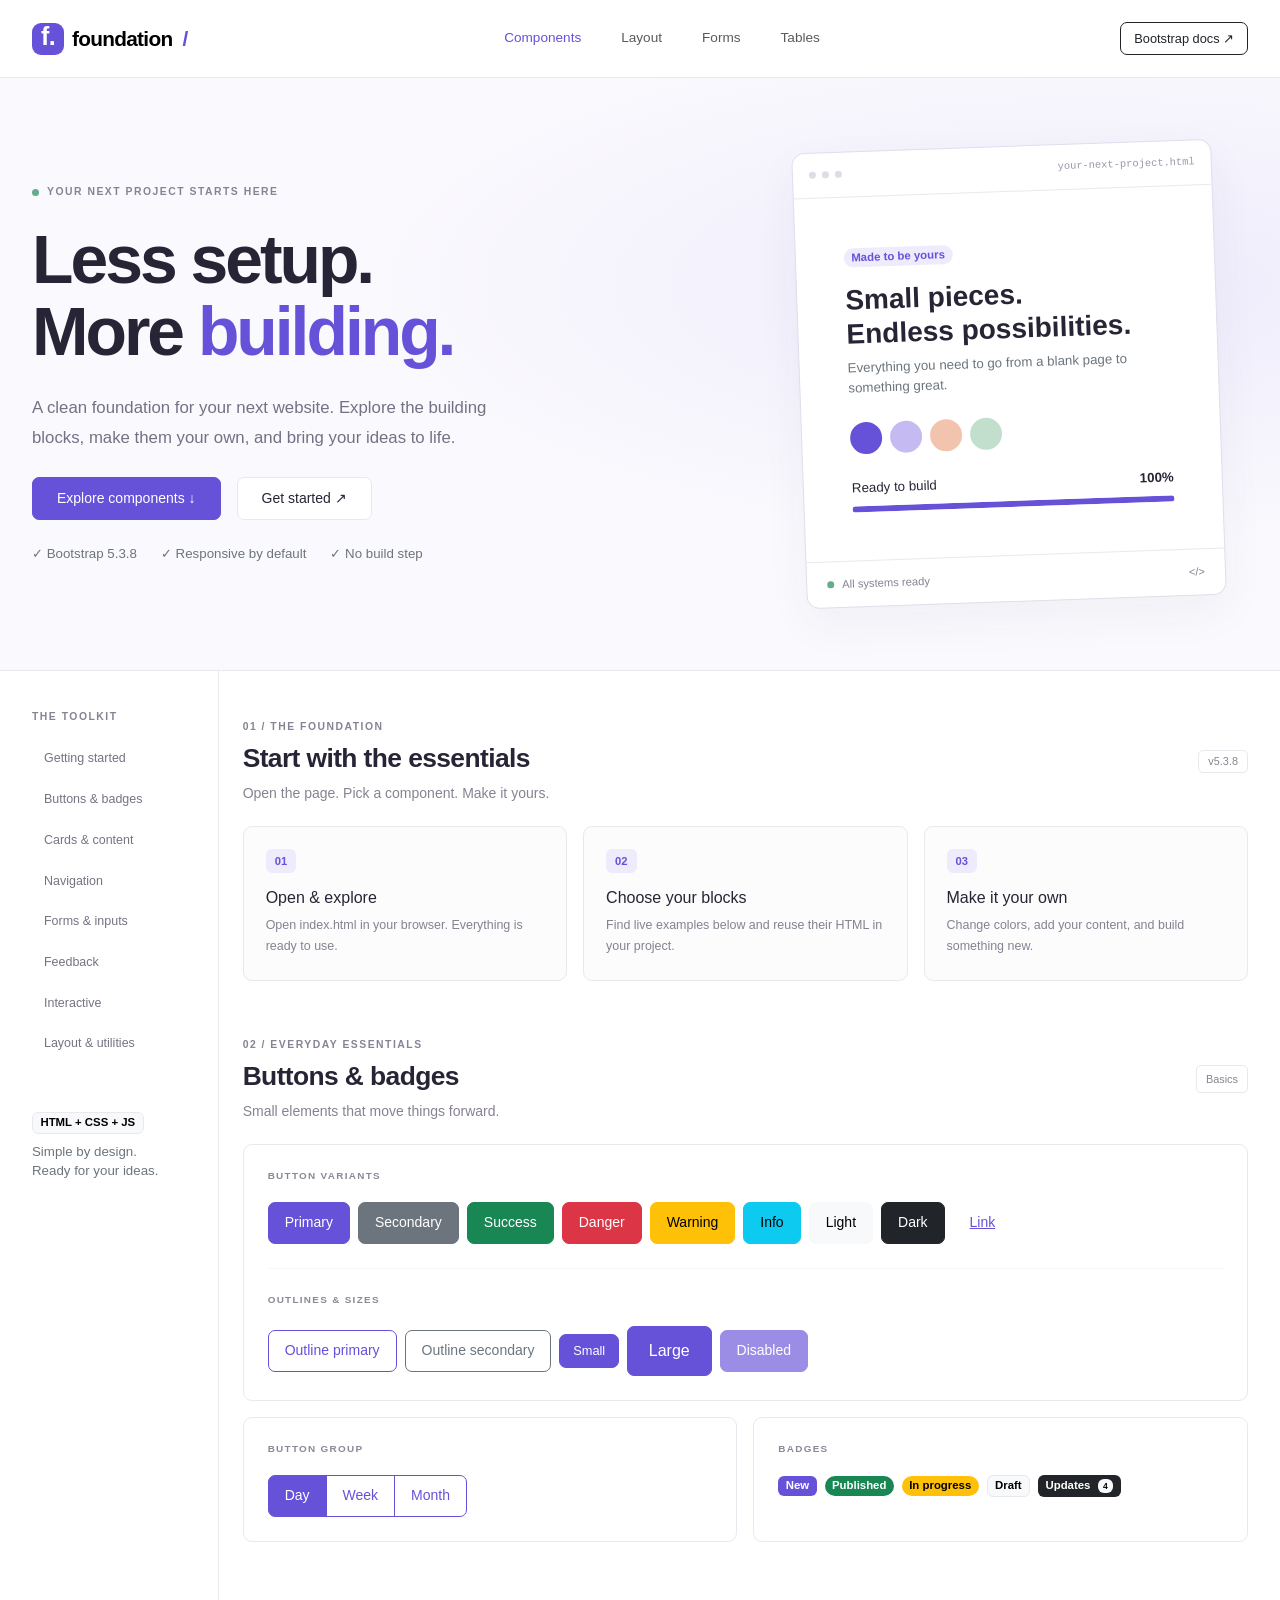
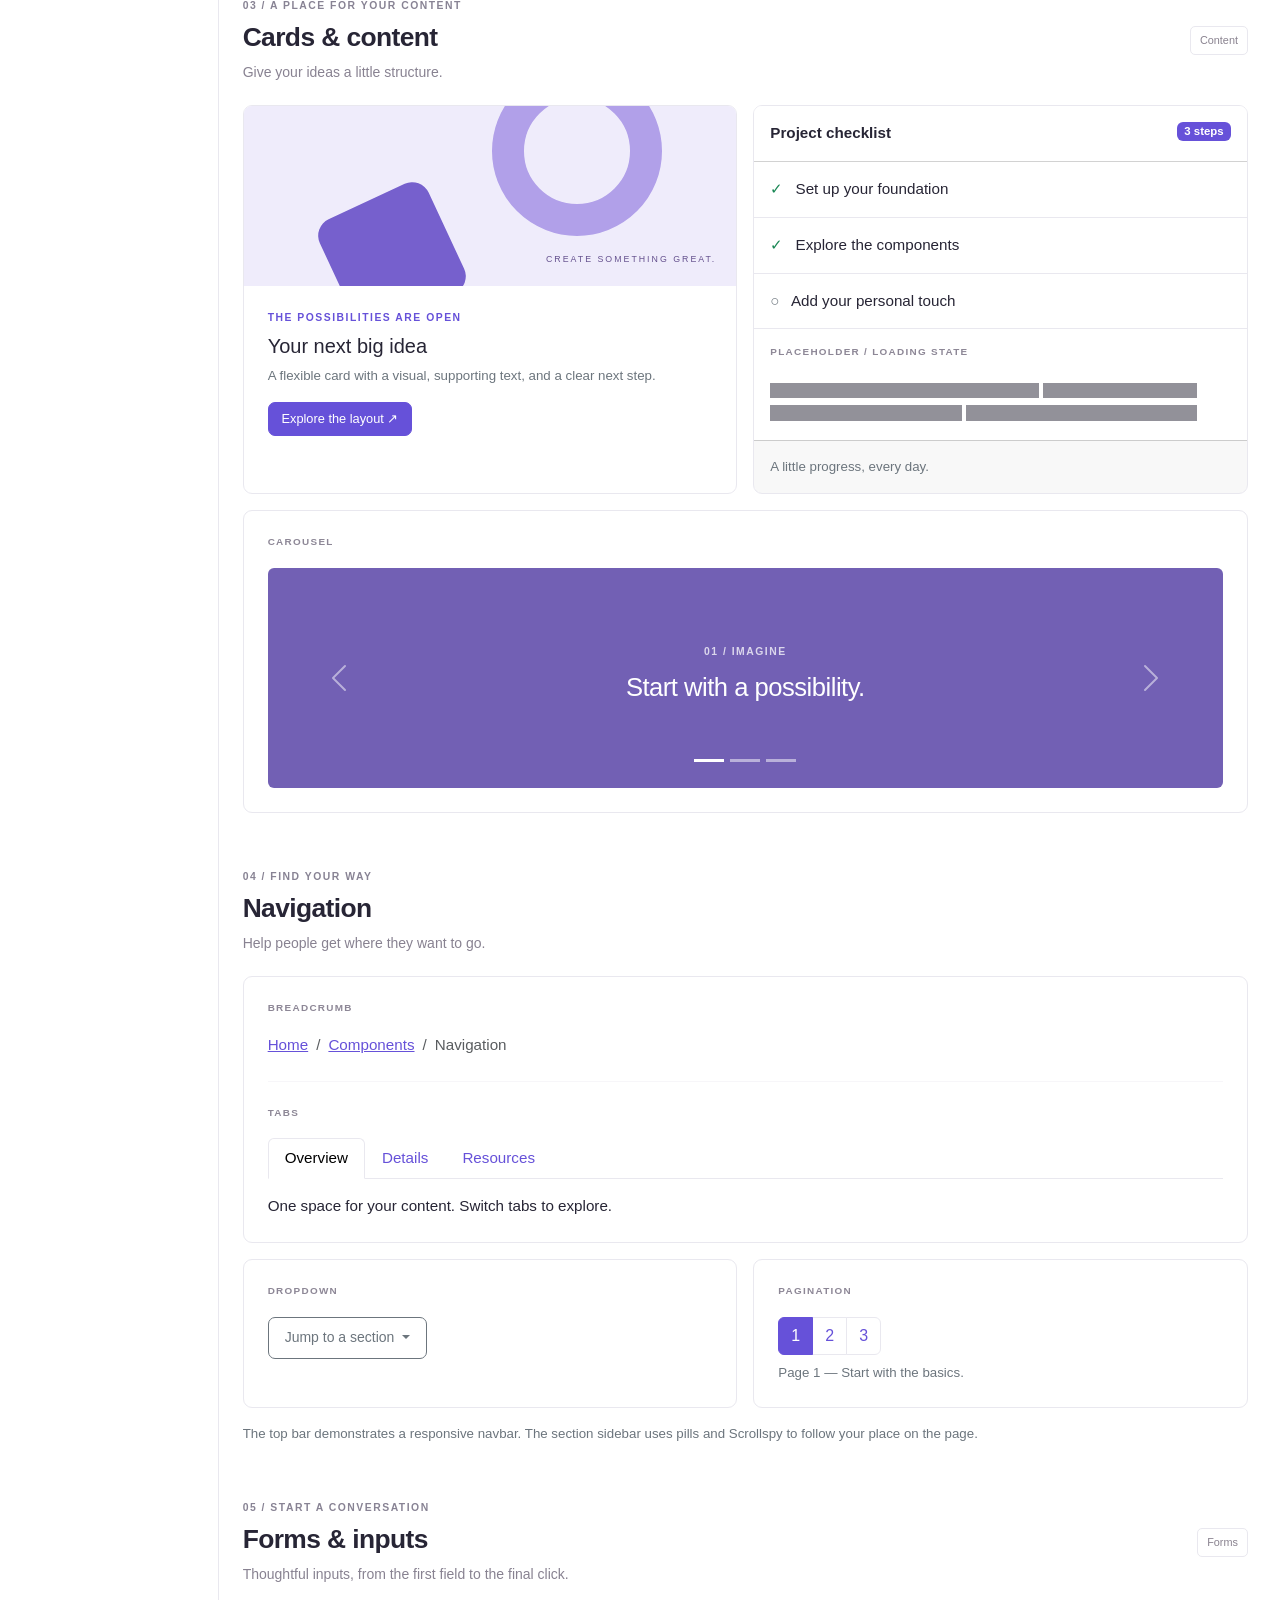
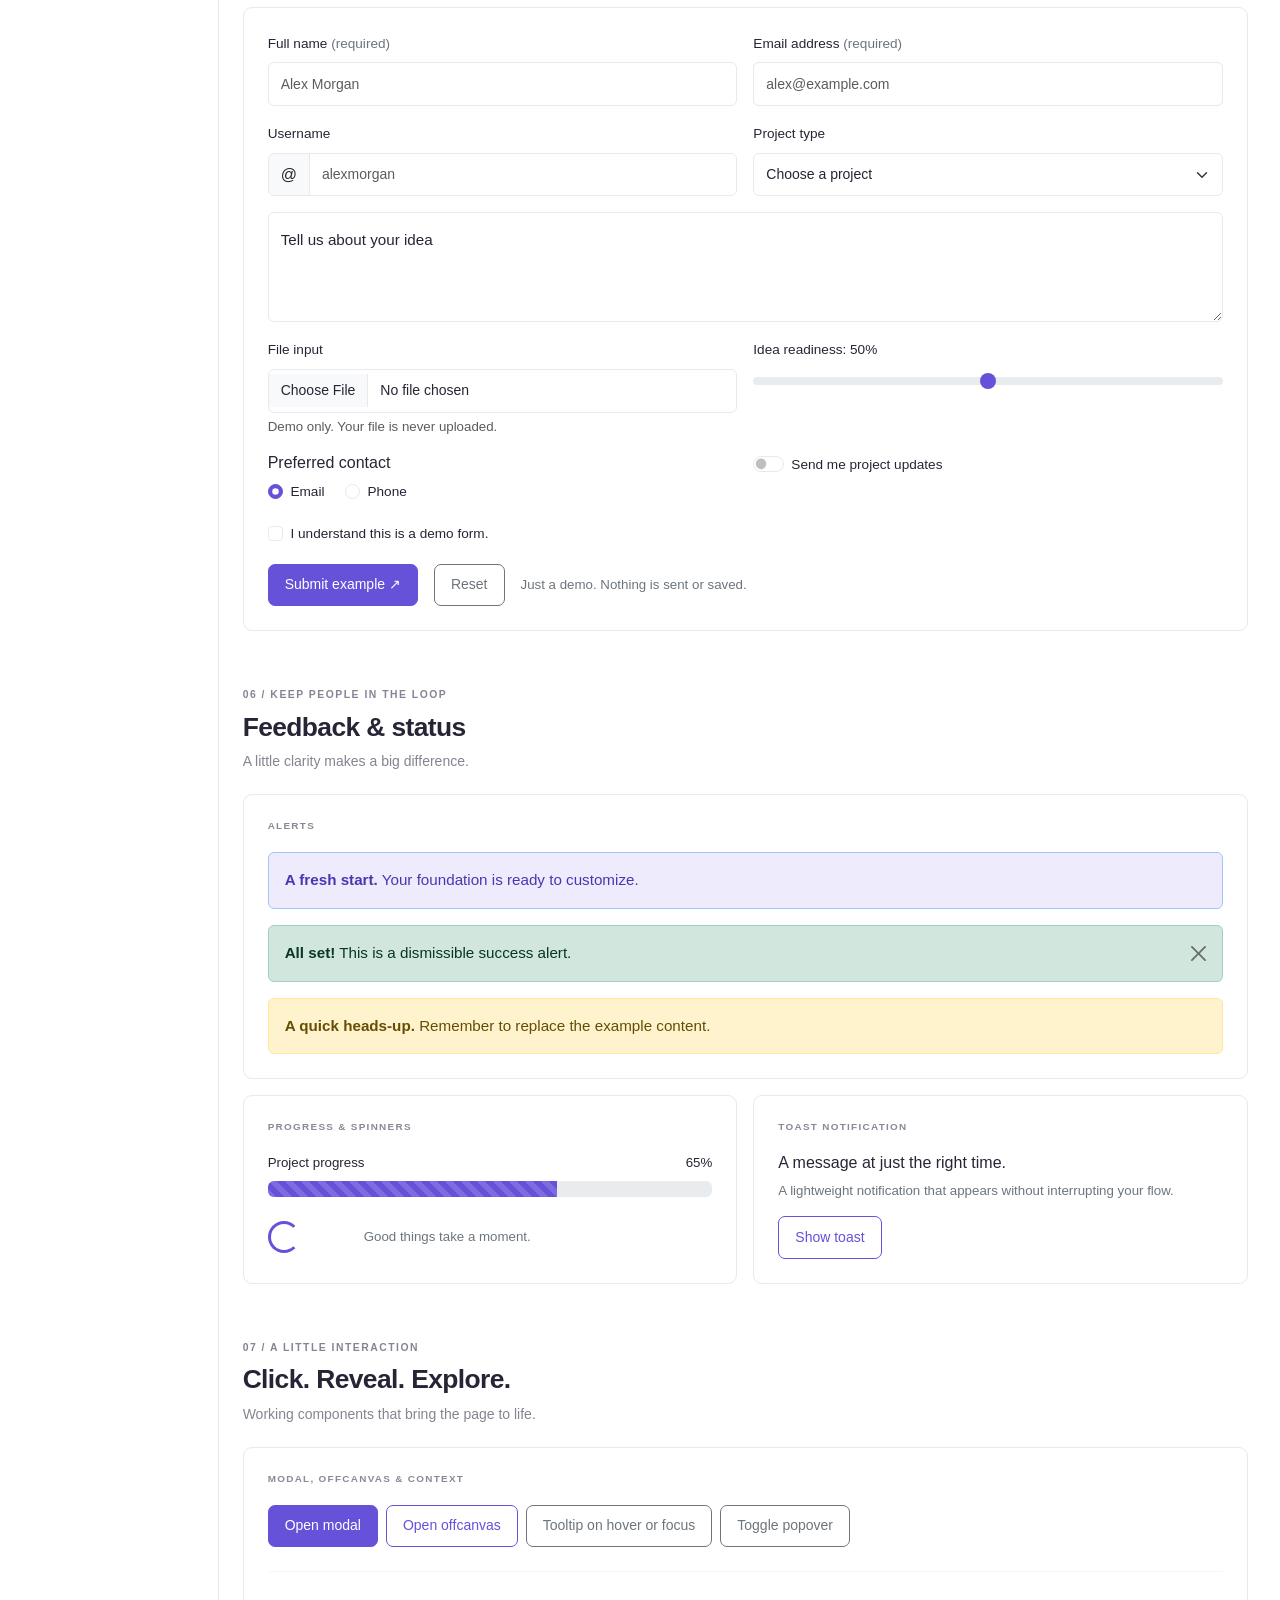
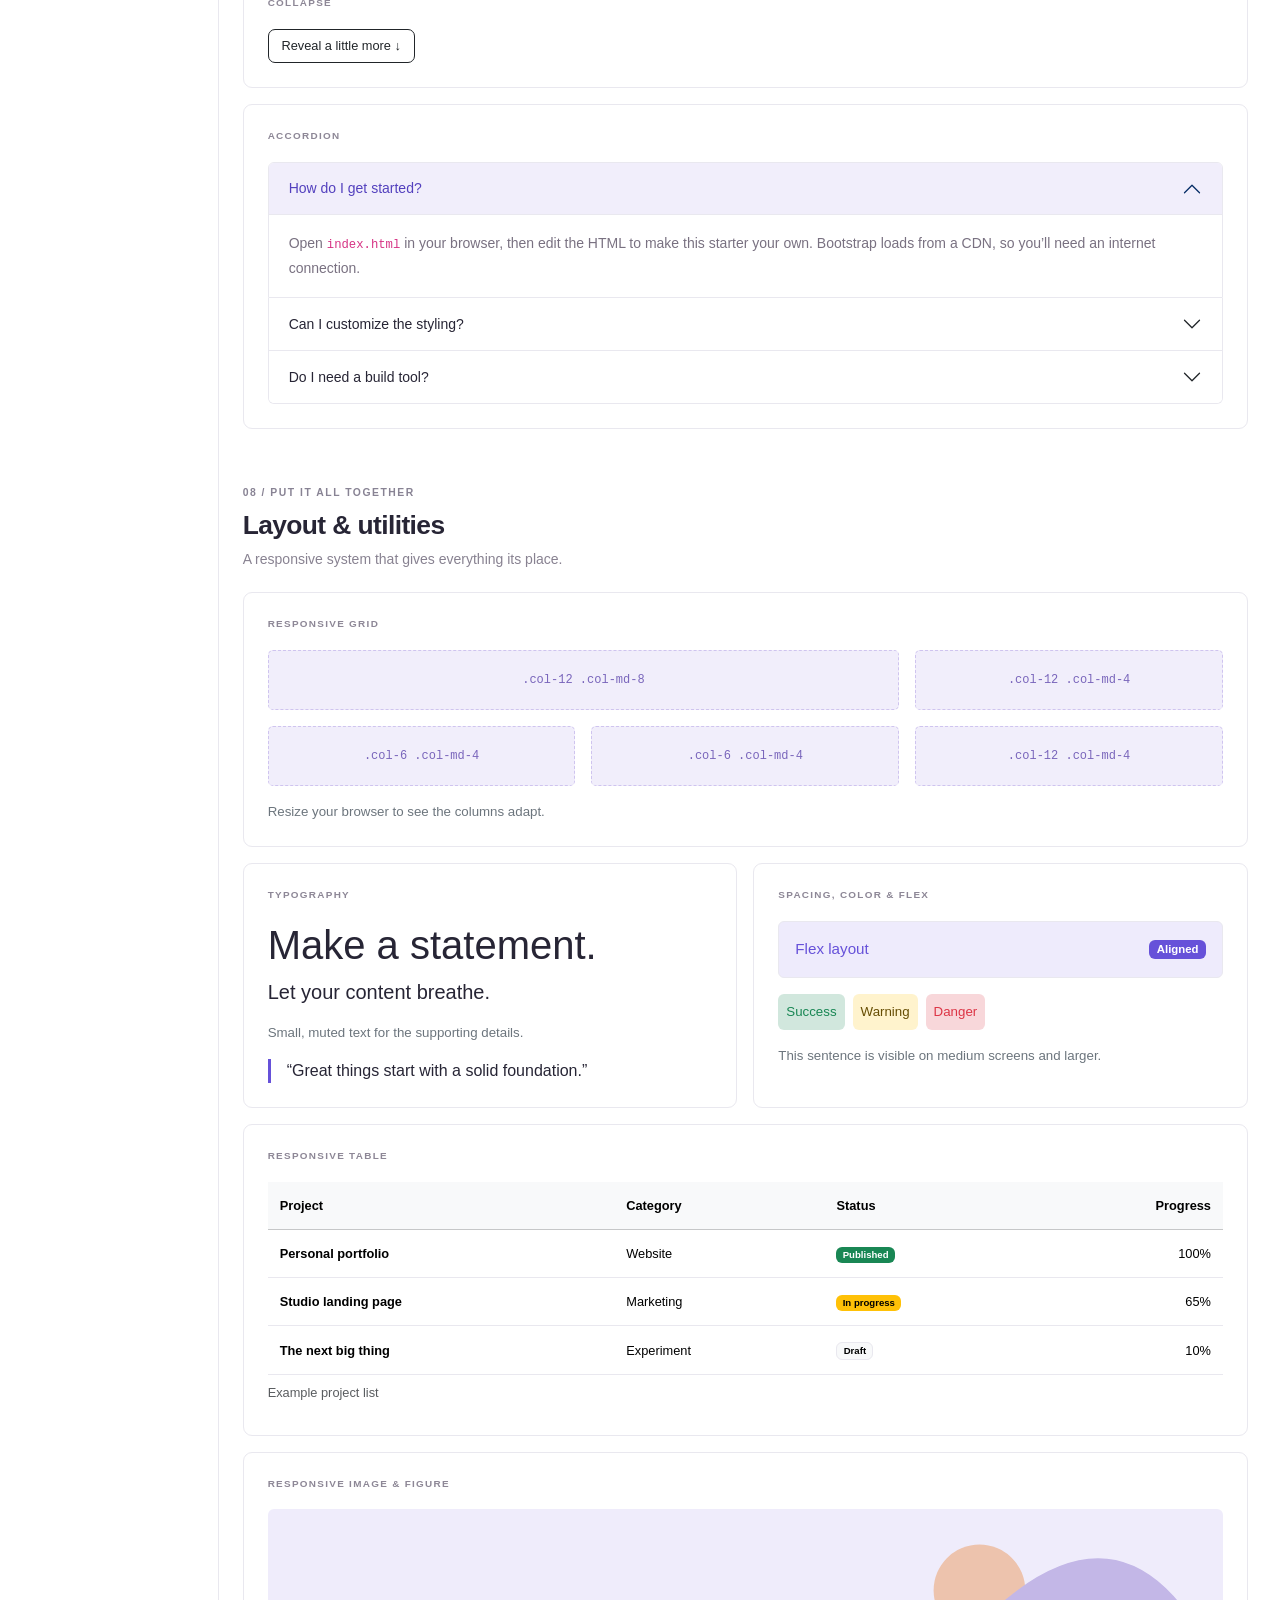
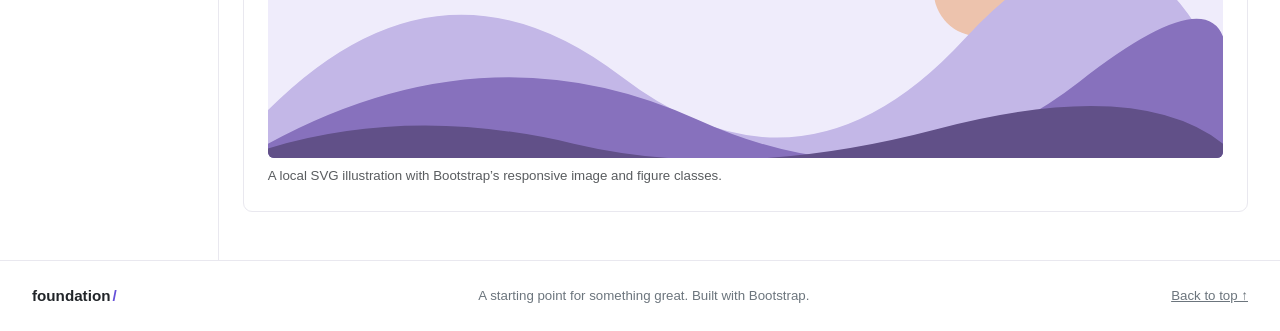
==== commit b006d929: "Ejemplo de tablas" ====
--- a/index.html
+++ b/index.html
@@ -52,6 +52,9 @@
             </li>
             <li class="nav-item">
               <a class="nav-link" href="#forms">Forms</a>
+            </li>
+            <li class="nav-item">
+              <a class="nav-link" href="tables.html">Tables</a>
             </li>
           </ul>
           <a
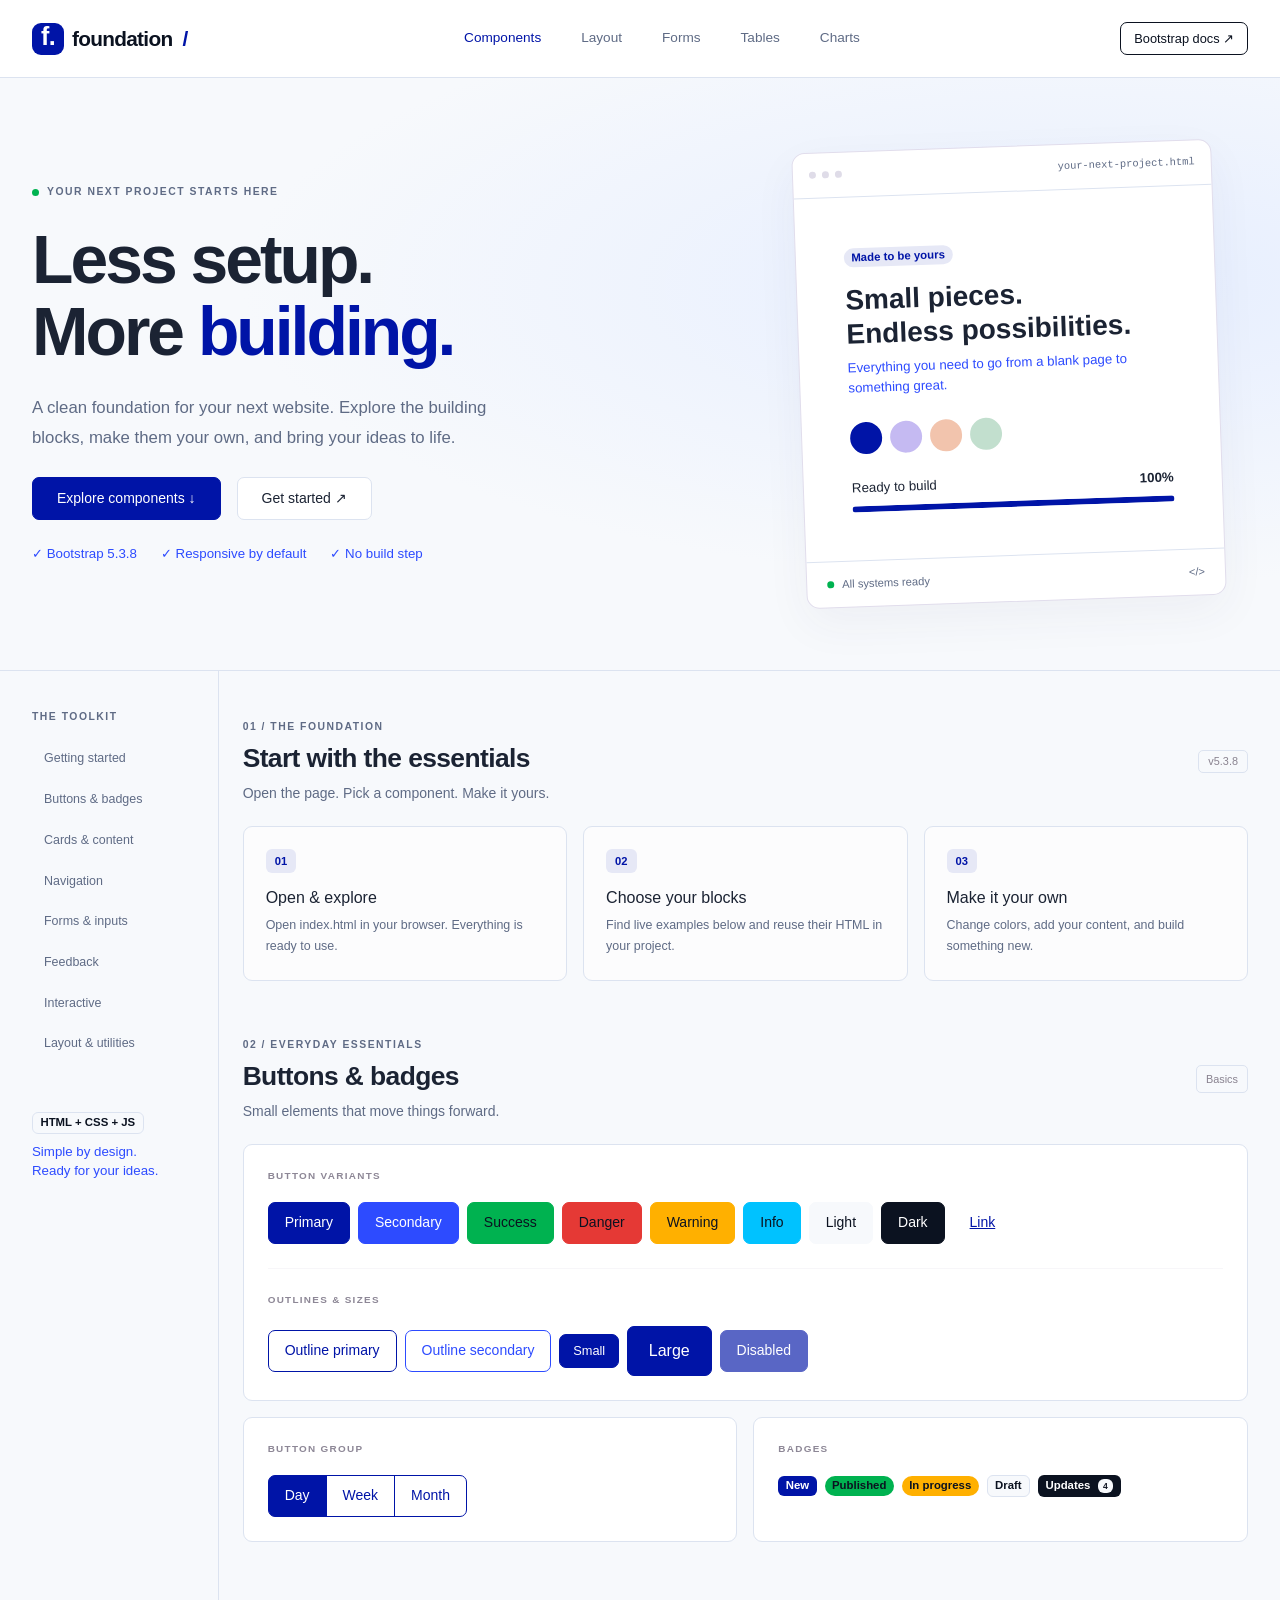
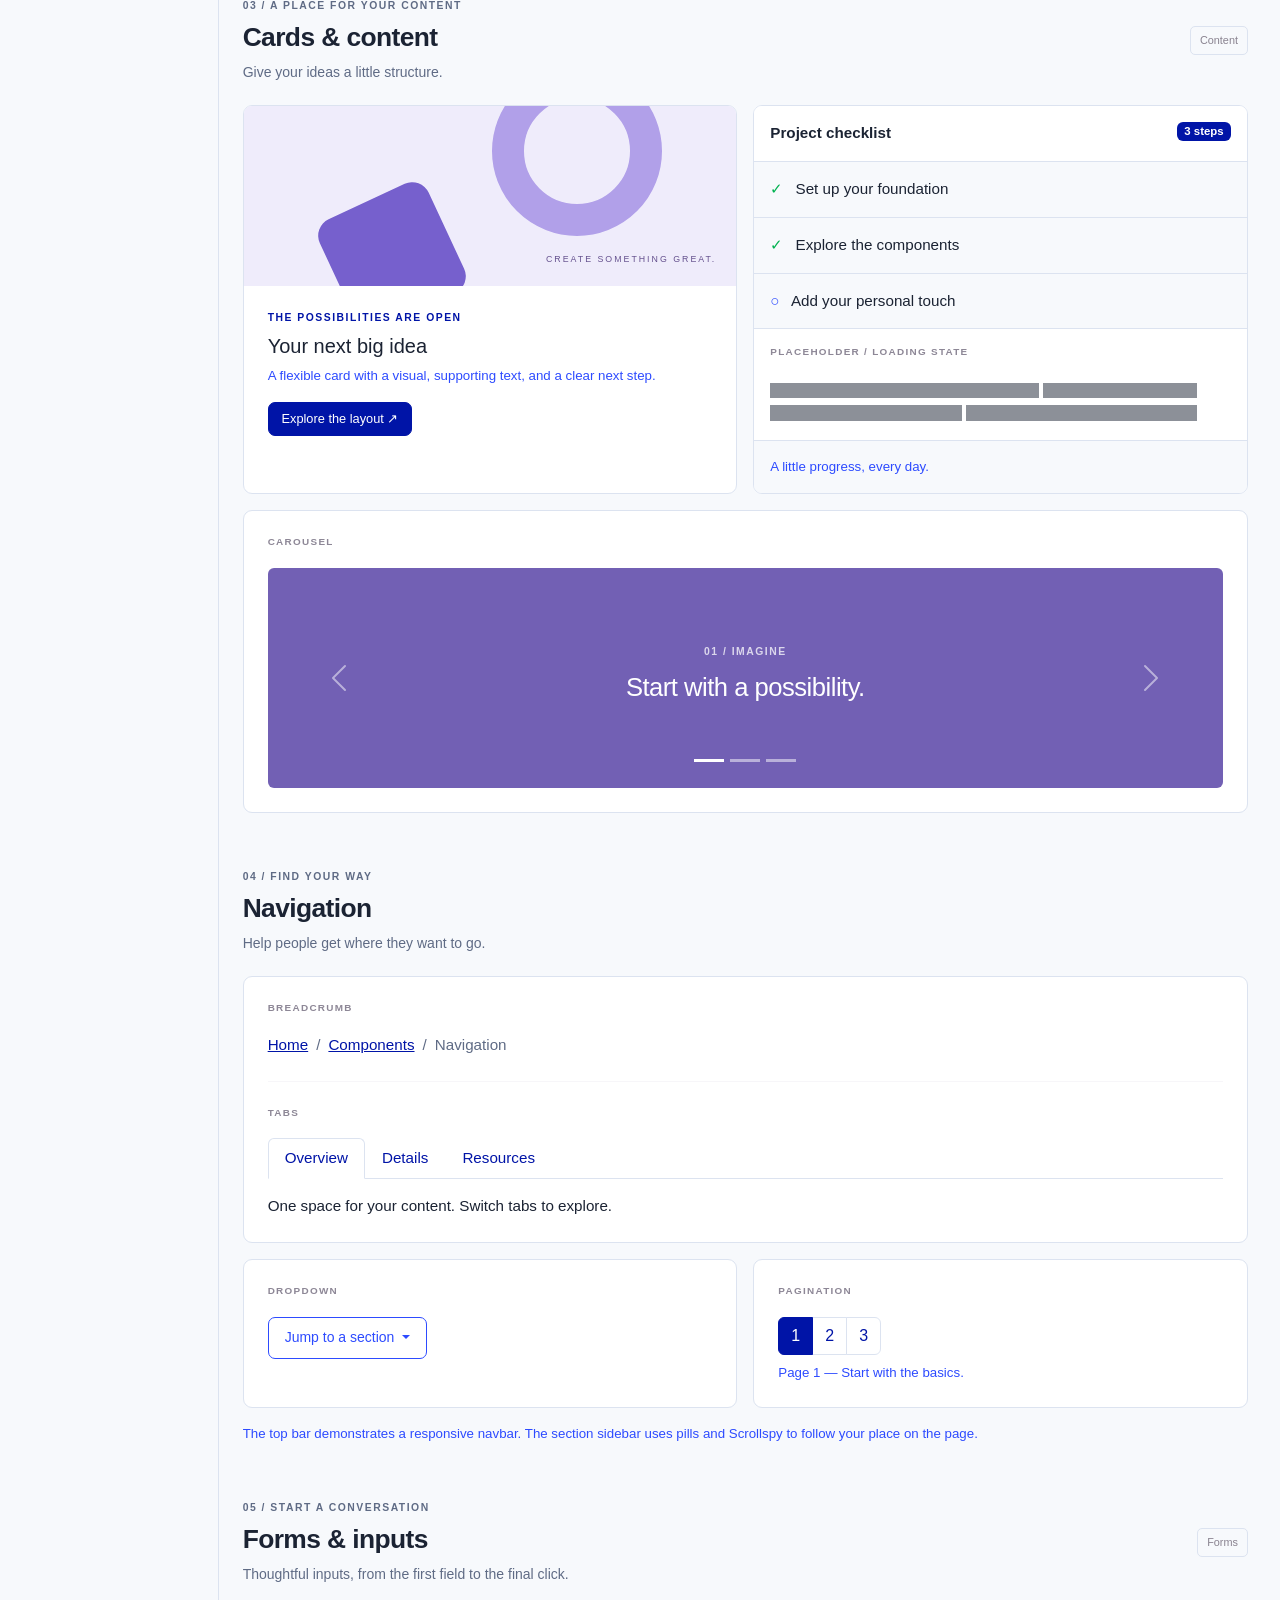
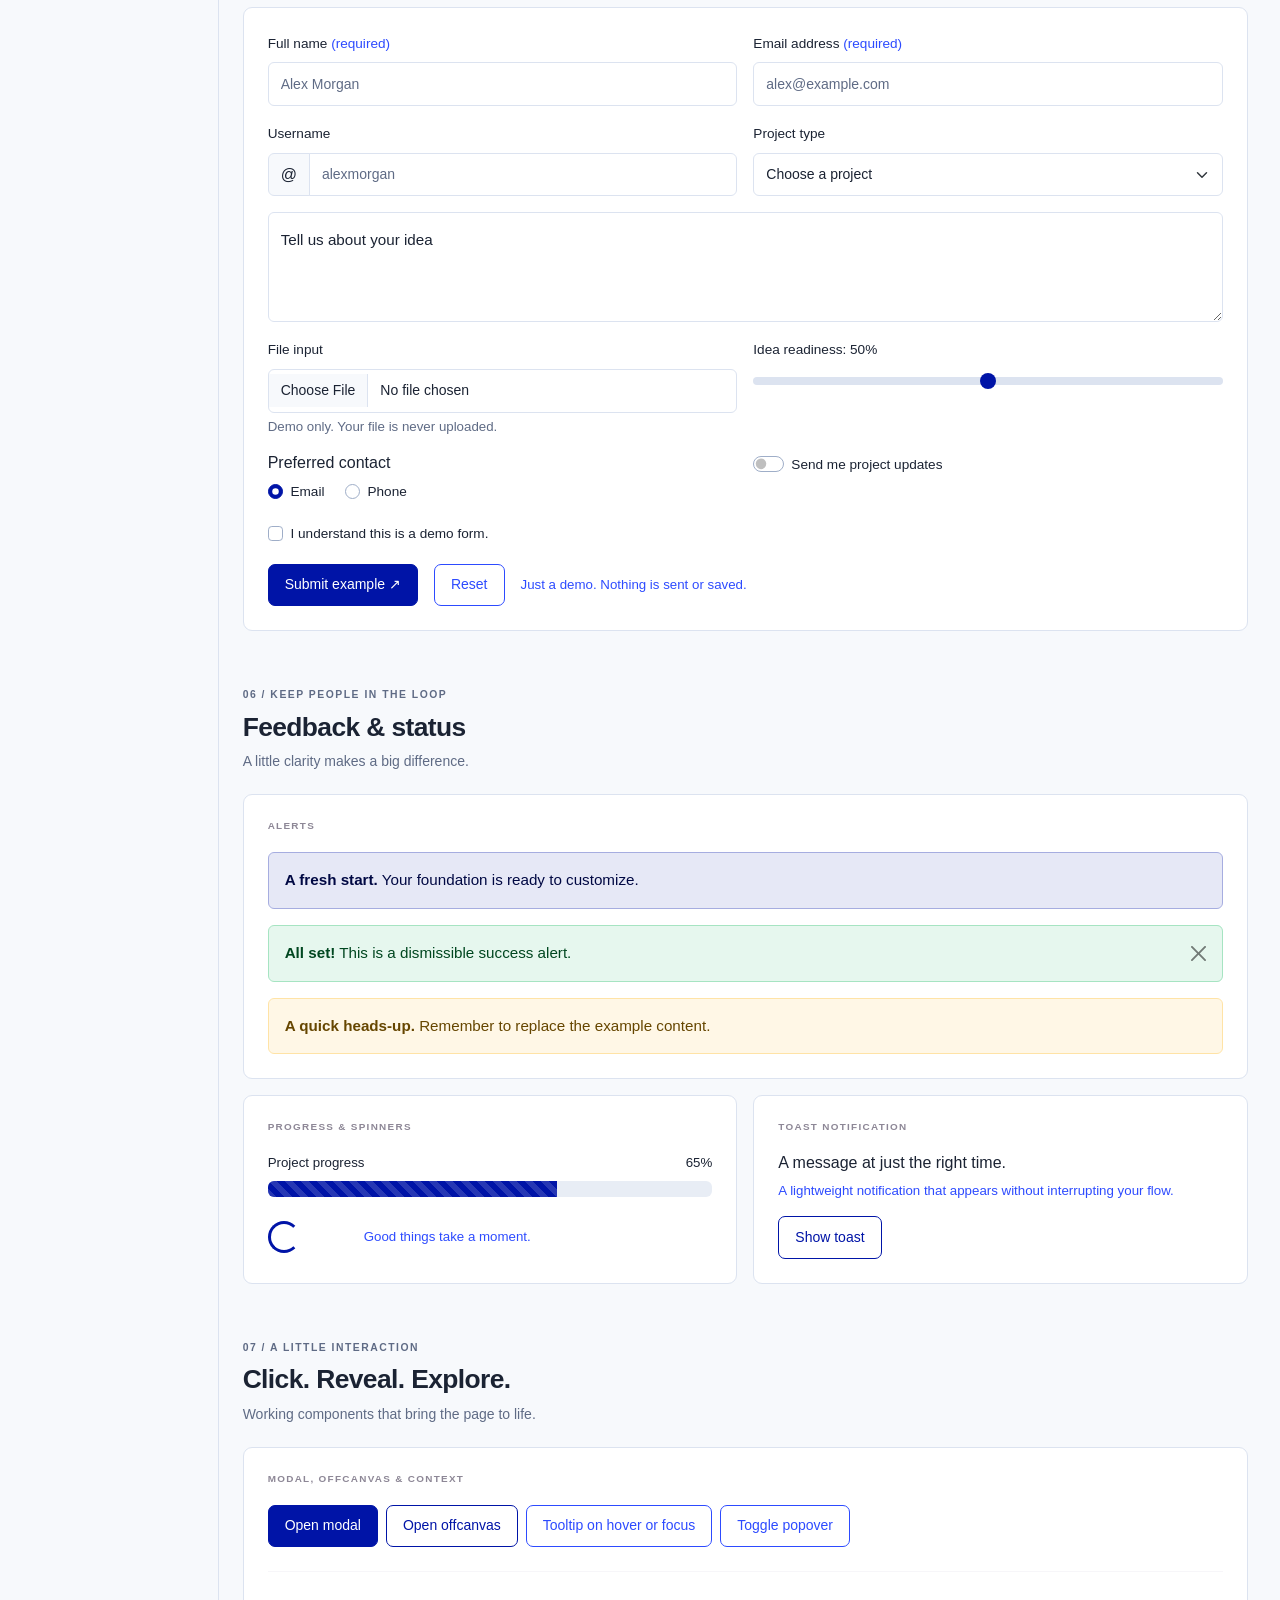
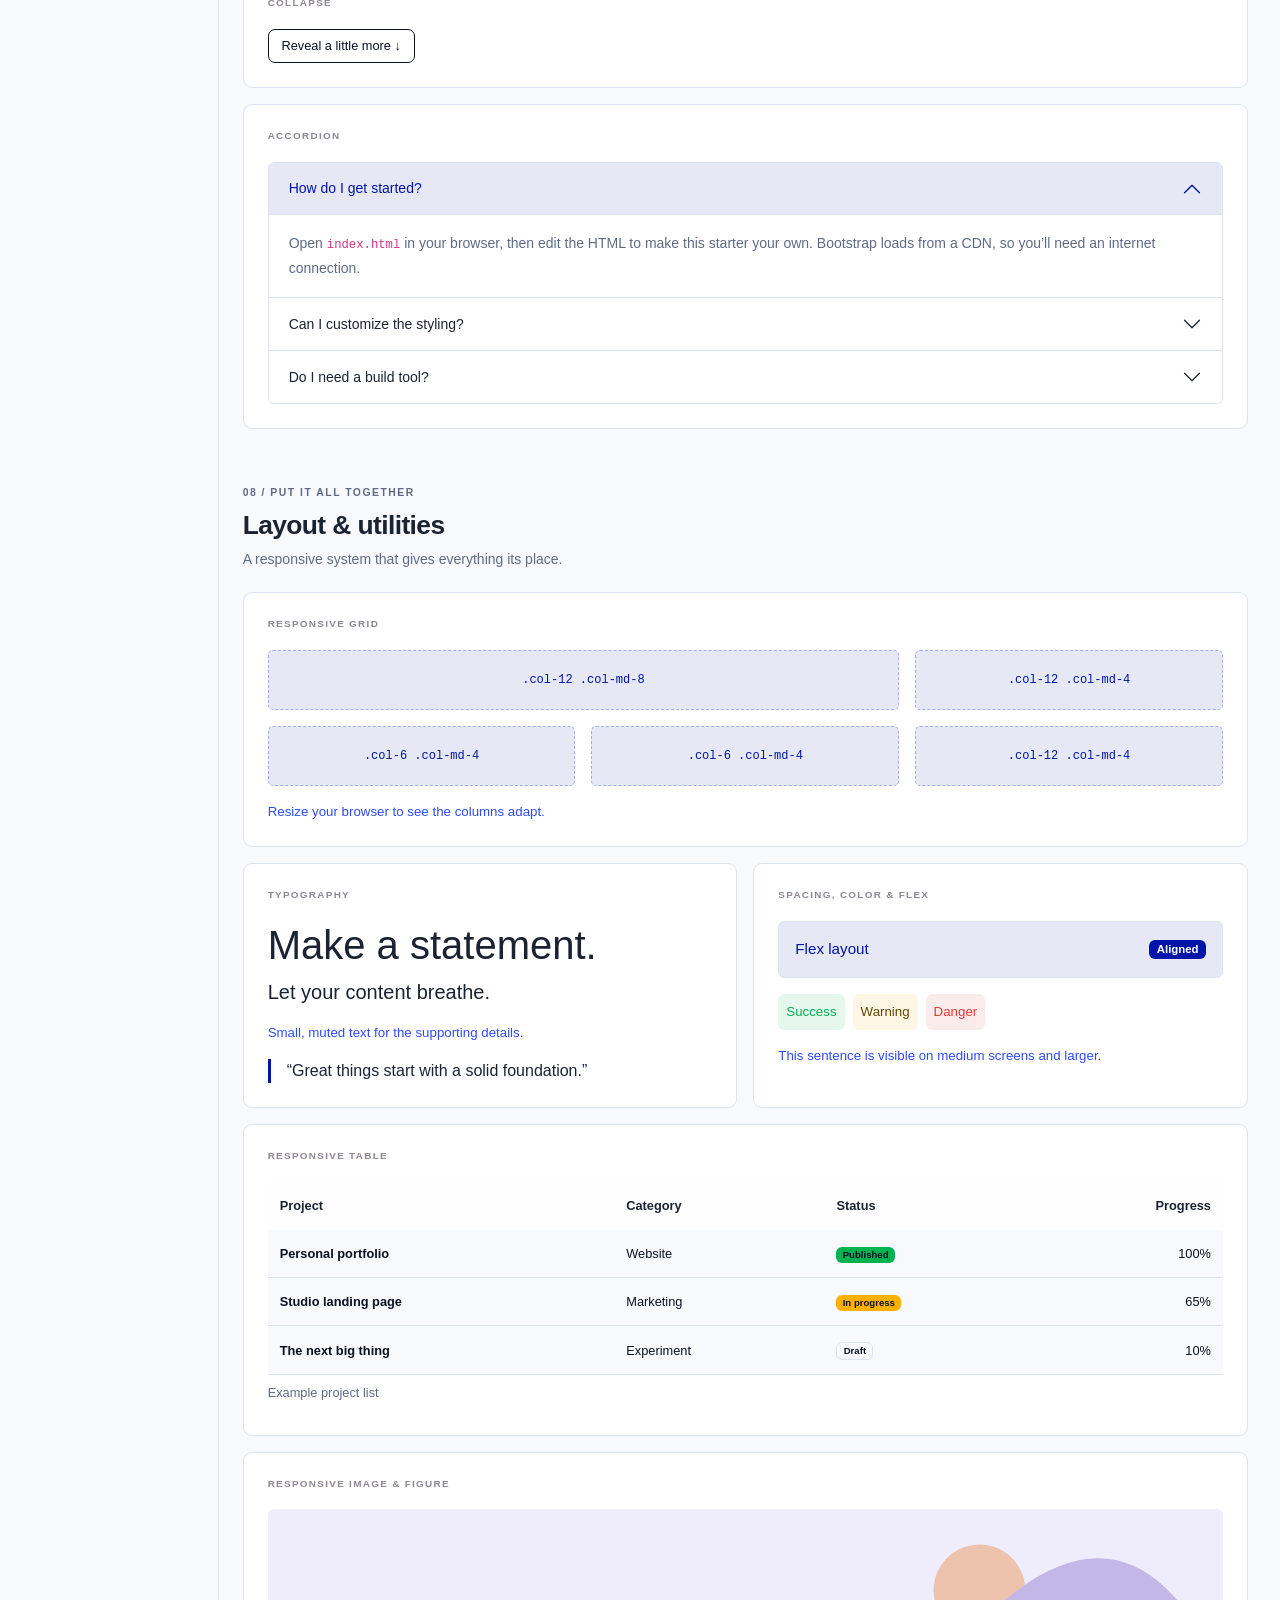
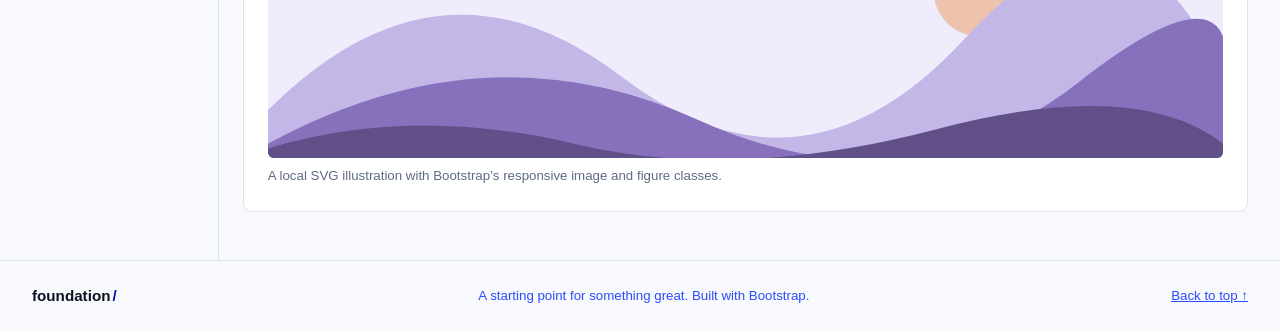
==== commit 03d6f3c3: "Estilos y graficos" ====
--- a/index.html
+++ b/index.html
@@ -15,6 +15,8 @@
       crossorigin="anonymous"
     />
     <link href="assets/css/styles.css" rel="stylesheet" />
+    <!-- Palette overrides must load after all other stylesheets. -->
+    <link href="assets/css/tanner.css" rel="stylesheet" />
   </head>
   <body>
     <a class="visually-hidden-focusable skip-link" href="#main"
@@ -55,6 +57,9 @@
             </li>
             <li class="nav-item">
               <a class="nav-link" href="tables.html">Tables</a>
+            </li>
+            <li class="nav-item">
+              <a class="nav-link" href="charts.html">Charts</a>
             </li>
           </ul>
           <a
--- a/assets/css/tanner.css
+++ b/assets/css/tanner.css
@@ -0,0 +1,847 @@
+/* Tanner theme — palette source: ../../paleta.md.
+ * Load AFTER Bootstrap, styles.css, and any page-specific stylesheets.
+ * Standalone compiled-CSS overrides: no Sass or build step is required.
+ * Bootstrap secondary = Secondary Blue; success = Primary Green.
+ * Subtle/hover colors are derived from the palette with white/black mixes.
+ * Dark foregrounds on bright fills preserve readable button and badge text.
+ * This stylesheet defines the site's light theme; chart data colors remain
+ * controlled by Plotly's figure definitions, not by Bootstrap CSS.
+ */
+:root,
+[data-bs-theme="light"] {
+  --tanner-primary-blue: #0014a7;
+  --tanner-primary-green: #00b250;
+  --tanner-secondary-blue: #2d4bff;
+  --tanner-secondary-green: #34d17e;
+  --tanner-accent-cyan: #00c2ff;
+  --tanner-accent-purple: #6b4eff;
+  --tanner-background: #f7f9fc;
+  --tanner-surface: #ffffff;
+  --tanner-border: #dce3f0;
+  --tanner-text-secondary: #5f6b85;
+  --tanner-text-primary: #1b2333;
+  --tanner-text-dark: #0b1220;
+  --bs-body-bg: var(--tanner-background);
+  --bs-body-bg-rgb: 247, 249, 252;
+  --bs-body-color: var(--tanner-text-primary);
+  --bs-body-color-rgb: 27, 35, 51;
+  --bs-emphasis-color: var(--tanner-text-dark);
+  --bs-emphasis-color-rgb: 11, 18, 32;
+  --bs-secondary-color: var(--tanner-text-secondary);
+  --bs-secondary-color-rgb: 95, 107, 133;
+  --bs-secondary-bg: #e8edf5;
+  --bs-secondary-bg-rgb: 232, 237, 245;
+  --bs-tertiary-color: #5f6b85;
+  --bs-tertiary-color-rgb: 95, 107, 133;
+  --bs-tertiary-bg: #f7f9fc;
+  --bs-tertiary-bg-rgb: 247, 249, 252;
+  --bs-border-color: var(--tanner-border);
+  --bs-border-color-translucent: rgba(27, 35, 51, 0.15);
+  --bs-link-color: #0014a7;
+  --bs-link-color-rgb: 0, 20, 167;
+  --bs-link-hover-color: #2d4bff;
+  --bs-link-hover-color-rgb: 45, 75, 255;
+  --bs-focus-ring-color: rgba(45, 75, 255, 0.25);
+  --bs-highlight-bg: #fff0cc;
+  --bs-highlight-color: #1b2333;
+  --bs-form-valid-color: #006b30;
+  --bs-form-valid-border-color: #00b250;
+  --bs-form-invalid-color: #b32623;
+  --bs-form-invalid-border-color: #e53935;
+  --bs-primary: #0014a7;
+  --bs-primary-rgb: 0, 20, 167;
+  --bs-primary-text-emphasis: #000843;
+  --bs-primary-bg-subtle: #e6e8f6;
+  --bs-primary-border-subtle: #a6ade0;
+  --bs-secondary: #2d4bff;
+  --bs-secondary-rgb: 45, 75, 255;
+  --bs-secondary-text-emphasis: #121e66;
+  --bs-secondary-bg-subtle: #eaedff;
+  --bs-secondary-border-subtle: #b6c0ff;
+  --bs-success: #00b250;
+  --bs-success-rgb: 0, 178, 80;
+  --bs-success-text-emphasis: #004720;
+  --bs-success-bg-subtle: #e6f7ee;
+  --bs-success-border-subtle: #a6e4c2;
+  --bs-info: #00c2ff;
+  --bs-info-rgb: 0, 194, 255;
+  --bs-info-text-emphasis: #004e66;
+  --bs-info-bg-subtle: #e6f9ff;
+  --bs-info-border-subtle: #a6eaff;
+  --bs-warning: #ffb000;
+  --bs-warning-rgb: 255, 176, 0;
+  --bs-warning-text-emphasis: #664600;
+  --bs-warning-bg-subtle: #fff7e6;
+  --bs-warning-border-subtle: #ffe3a6;
+  --bs-danger: #e53935;
+  --bs-danger-rgb: 229, 57, 53;
+  --bs-danger-text-emphasis: #5c1715;
+  --bs-danger-bg-subtle: #fcebeb;
+  --bs-danger-border-subtle: #f6bab8;
+  --bs-light: #f7f9fc;
+  --bs-light-rgb: 247, 249, 252;
+  --bs-light-text-emphasis: #636465;
+  --bs-light-bg-subtle: #fefeff;
+  --bs-light-border-subtle: #fcfdfe;
+  --bs-dark: #0b1220;
+  --bs-dark-rgb: 11, 18, 32;
+  --bs-dark-text-emphasis: #04070d;
+  --bs-dark-bg-subtle: #e7e7e9;
+  --bs-dark-border-subtle: #aaacb1;
+}
+
+/* Bootstrap components compile local variables; root tokens alone are insufficient. */
+
+.btn-primary {
+  --bs-btn-color: #ffffff;
+  --bs-btn-bg: #0014a7;
+  --bs-btn-border-color: #0014a7;
+  --bs-btn-hover-color: #ffffff;
+  --bs-btn-hover-bg: #00118e;
+  --bs-btn-hover-border-color: #00118e;
+  --bs-btn-active-color: #ffffff;
+  --bs-btn-active-bg: #000f7d;
+  --bs-btn-active-border-color: #000f7d;
+  --bs-btn-focus-shadow-rgb: 0, 20, 167;
+  --bs-btn-disabled-color: #ffffff;
+  --bs-btn-disabled-bg: #0014a7;
+  --bs-btn-disabled-border-color: #0014a7;
+}
+.btn-outline-primary {
+  --bs-btn-color: #0014a7;
+  --bs-btn-border-color: #0014a7;
+  --bs-btn-hover-color: #ffffff;
+  --bs-btn-hover-bg: #0014a7;
+  --bs-btn-hover-border-color: #0014a7;
+  --bs-btn-active-color: #ffffff;
+  --bs-btn-active-bg: #0014a7;
+  --bs-btn-active-border-color: #0014a7;
+  --bs-btn-focus-shadow-rgb: 0, 20, 167;
+  --bs-btn-disabled-color: #000843;
+  --bs-btn-disabled-bg: transparent;
+  --bs-btn-disabled-border-color: #0014a7;
+}
+/* Bootstrap's text-bg utilities set a compiled foreground with !important. */
+.text-bg-primary {
+  color: #ffffff !important;
+}
+.alert-primary {
+  --bs-alert-color: #000843;
+  --bs-alert-bg: #e6e8f6;
+  --bs-alert-border-color: #a6ade0;
+  --bs-alert-link-color: #000843;
+}
+.table-primary {
+  --bs-table-color: #1b2333;
+  --bs-table-bg: #e6e8f6;
+  --bs-table-border-color: #a6ade0;
+  --bs-table-striped-bg: #d4d7f0;
+  --bs-table-striped-color: #1b2333;
+  --bs-table-hover-bg: #c7cbec;
+  --bs-table-hover-color: #1b2333;
+  --bs-table-active-bg: #b8bde6;
+  --bs-table-active-color: #1b2333;
+}
+.list-group-item-primary {
+  --bs-list-group-color: #000843;
+  --bs-list-group-bg: #e6e8f6;
+  --bs-list-group-border-color: #a6ade0;
+  --bs-list-group-action-hover-color: #000843;
+  --bs-list-group-action-hover-bg: #a6ade0;
+  --bs-list-group-action-active-color: #ffffff;
+  --bs-list-group-action-active-bg: #0014a7;
+  --bs-list-group-active-color: #ffffff;
+  --bs-list-group-active-bg: #0014a7;
+  --bs-list-group-active-border-color: #0014a7;
+}
+
+.btn-secondary {
+  --bs-btn-color: #ffffff;
+  --bs-btn-bg: #2d4bff;
+  --bs-btn-border-color: #2d4bff;
+  --bs-btn-hover-color: #ffffff;
+  --bs-btn-hover-bg: #2640d9;
+  --bs-btn-hover-border-color: #2640d9;
+  --bs-btn-active-color: #ffffff;
+  --bs-btn-active-bg: #2238bf;
+  --bs-btn-active-border-color: #2238bf;
+  --bs-btn-focus-shadow-rgb: 45, 75, 255;
+  --bs-btn-disabled-color: #ffffff;
+  --bs-btn-disabled-bg: #2d4bff;
+  --bs-btn-disabled-border-color: #2d4bff;
+}
+.btn-outline-secondary {
+  --bs-btn-color: #2d4bff;
+  --bs-btn-border-color: #2d4bff;
+  --bs-btn-hover-color: #ffffff;
+  --bs-btn-hover-bg: #2d4bff;
+  --bs-btn-hover-border-color: #2d4bff;
+  --bs-btn-active-color: #ffffff;
+  --bs-btn-active-bg: #2d4bff;
+  --bs-btn-active-border-color: #2d4bff;
+  --bs-btn-focus-shadow-rgb: 45, 75, 255;
+  --bs-btn-disabled-color: #121e66;
+  --bs-btn-disabled-bg: transparent;
+  --bs-btn-disabled-border-color: #2d4bff;
+}
+/* Bootstrap's text-bg utilities set a compiled foreground with !important. */
+.text-bg-secondary {
+  color: #ffffff !important;
+}
+.alert-secondary {
+  --bs-alert-color: #121e66;
+  --bs-alert-bg: #eaedff;
+  --bs-alert-border-color: #b6c0ff;
+  --bs-alert-link-color: #121e66;
+}
+.table-secondary {
+  --bs-table-color: #1b2333;
+  --bs-table-bg: #eaedff;
+  --bs-table-border-color: #b6c0ff;
+  --bs-table-striped-bg: #dbe0ff;
+  --bs-table-striped-color: #1b2333;
+  --bs-table-hover-bg: #d1d7ff;
+  --bs-table-hover-color: #1b2333;
+  --bs-table-active-bg: #c4cdff;
+  --bs-table-active-color: #1b2333;
+}
+.list-group-item-secondary {
+  --bs-list-group-color: #121e66;
+  --bs-list-group-bg: #eaedff;
+  --bs-list-group-border-color: #b6c0ff;
+  --bs-list-group-action-hover-color: #121e66;
+  --bs-list-group-action-hover-bg: #b6c0ff;
+  --bs-list-group-action-active-color: #ffffff;
+  --bs-list-group-action-active-bg: #2d4bff;
+  --bs-list-group-active-color: #ffffff;
+  --bs-list-group-active-bg: #2d4bff;
+  --bs-list-group-active-border-color: #2d4bff;
+}
+
+.btn-success {
+  --bs-btn-color: #0b1220;
+  --bs-btn-bg: #00b250;
+  --bs-btn-border-color: #00b250;
+  --bs-btn-hover-color: #0b1220;
+  --bs-btn-hover-bg: #009744;
+  --bs-btn-hover-border-color: #009744;
+  --bs-btn-active-color: #ffffff;
+  --bs-btn-active-bg: #00863c;
+  --bs-btn-active-border-color: #00863c;
+  --bs-btn-focus-shadow-rgb: 0, 178, 80;
+  --bs-btn-disabled-color: #0b1220;
+  --bs-btn-disabled-bg: #00b250;
+  --bs-btn-disabled-border-color: #00b250;
+}
+.btn-outline-success {
+  --bs-btn-color: #004720;
+  --bs-btn-border-color: #00b250;
+  --bs-btn-hover-color: #0b1220;
+  --bs-btn-hover-bg: #00b250;
+  --bs-btn-hover-border-color: #00b250;
+  --bs-btn-active-color: #0b1220;
+  --bs-btn-active-bg: #00b250;
+  --bs-btn-active-border-color: #00b250;
+  --bs-btn-focus-shadow-rgb: 0, 178, 80;
+  --bs-btn-disabled-color: #004720;
+  --bs-btn-disabled-bg: transparent;
+  --bs-btn-disabled-border-color: #00b250;
+}
+/* Bootstrap's text-bg utilities set a compiled foreground with !important. */
+.text-bg-success {
+  color: #0b1220 !important;
+}
+.alert-success {
+  --bs-alert-color: #004720;
+  --bs-alert-bg: #e6f7ee;
+  --bs-alert-border-color: #a6e4c2;
+  --bs-alert-link-color: #004720;
+}
+.table-success {
+  --bs-table-color: #1b2333;
+  --bs-table-bg: #e6f7ee;
+  --bs-table-border-color: #a6e4c2;
+  --bs-table-striped-bg: #d4f2e1;
+  --bs-table-striped-color: #1b2333;
+  --bs-table-hover-bg: #c7eed8;
+  --bs-table-hover-color: #1b2333;
+  --bs-table-active-bg: #b8e9ce;
+  --bs-table-active-color: #1b2333;
+}
+.list-group-item-success {
+  --bs-list-group-color: #004720;
+  --bs-list-group-bg: #e6f7ee;
+  --bs-list-group-border-color: #a6e4c2;
+  --bs-list-group-action-hover-color: #004720;
+  --bs-list-group-action-hover-bg: #a6e4c2;
+  --bs-list-group-action-active-color: #0b1220;
+  --bs-list-group-action-active-bg: #00b250;
+  --bs-list-group-active-color: #0b1220;
+  --bs-list-group-active-bg: #00b250;
+  --bs-list-group-active-border-color: #00b250;
+}
+
+.btn-info {
+  --bs-btn-color: #0b1220;
+  --bs-btn-bg: #00c2ff;
+  --bs-btn-border-color: #00c2ff;
+  --bs-btn-hover-color: #0b1220;
+  --bs-btn-hover-bg: #00a5d9;
+  --bs-btn-hover-border-color: #00a5d9;
+  --bs-btn-active-color: #0b1220;
+  --bs-btn-active-bg: #0092bf;
+  --bs-btn-active-border-color: #0092bf;
+  --bs-btn-focus-shadow-rgb: 0, 194, 255;
+  --bs-btn-disabled-color: #0b1220;
+  --bs-btn-disabled-bg: #00c2ff;
+  --bs-btn-disabled-border-color: #00c2ff;
+}
+.btn-outline-info {
+  --bs-btn-color: #004e66;
+  --bs-btn-border-color: #00c2ff;
+  --bs-btn-hover-color: #0b1220;
+  --bs-btn-hover-bg: #00c2ff;
+  --bs-btn-hover-border-color: #00c2ff;
+  --bs-btn-active-color: #0b1220;
+  --bs-btn-active-bg: #00c2ff;
+  --bs-btn-active-border-color: #00c2ff;
+  --bs-btn-focus-shadow-rgb: 0, 194, 255;
+  --bs-btn-disabled-color: #004e66;
+  --bs-btn-disabled-bg: transparent;
+  --bs-btn-disabled-border-color: #00c2ff;
+}
+/* Bootstrap's text-bg utilities set a compiled foreground with !important. */
+.text-bg-info {
+  color: #0b1220 !important;
+}
+.alert-info {
+  --bs-alert-color: #004e66;
+  --bs-alert-bg: #e6f9ff;
+  --bs-alert-border-color: #a6eaff;
+  --bs-alert-link-color: #004e66;
+}
+.table-info {
+  --bs-table-color: #1b2333;
+  --bs-table-bg: #e6f9ff;
+  --bs-table-border-color: #a6eaff;
+  --bs-table-striped-bg: #d4f5ff;
+  --bs-table-striped-color: #1b2333;
+  --bs-table-hover-bg: #c7f2ff;
+  --bs-table-hover-color: #1b2333;
+  --bs-table-active-bg: #b8eeff;
+  --bs-table-active-color: #1b2333;
+}
+.list-group-item-info {
+  --bs-list-group-color: #004e66;
+  --bs-list-group-bg: #e6f9ff;
+  --bs-list-group-border-color: #a6eaff;
+  --bs-list-group-action-hover-color: #004e66;
+  --bs-list-group-action-hover-bg: #a6eaff;
+  --bs-list-group-action-active-color: #0b1220;
+  --bs-list-group-action-active-bg: #00c2ff;
+  --bs-list-group-active-color: #0b1220;
+  --bs-list-group-active-bg: #00c2ff;
+  --bs-list-group-active-border-color: #00c2ff;
+}
+
+.btn-warning {
+  --bs-btn-color: #0b1220;
+  --bs-btn-bg: #ffb000;
+  --bs-btn-border-color: #ffb000;
+  --bs-btn-hover-color: #0b1220;
+  --bs-btn-hover-bg: #d99600;
+  --bs-btn-hover-border-color: #d99600;
+  --bs-btn-active-color: #0b1220;
+  --bs-btn-active-bg: #bf8400;
+  --bs-btn-active-border-color: #bf8400;
+  --bs-btn-focus-shadow-rgb: 255, 176, 0;
+  --bs-btn-disabled-color: #0b1220;
+  --bs-btn-disabled-bg: #ffb000;
+  --bs-btn-disabled-border-color: #ffb000;
+}
+.btn-outline-warning {
+  --bs-btn-color: #664600;
+  --bs-btn-border-color: #ffb000;
+  --bs-btn-hover-color: #0b1220;
+  --bs-btn-hover-bg: #ffb000;
+  --bs-btn-hover-border-color: #ffb000;
+  --bs-btn-active-color: #0b1220;
+  --bs-btn-active-bg: #ffb000;
+  --bs-btn-active-border-color: #ffb000;
+  --bs-btn-focus-shadow-rgb: 255, 176, 0;
+  --bs-btn-disabled-color: #664600;
+  --bs-btn-disabled-bg: transparent;
+  --bs-btn-disabled-border-color: #ffb000;
+}
+/* Bootstrap's text-bg utilities set a compiled foreground with !important. */
+.text-bg-warning {
+  color: #0b1220 !important;
+}
+.alert-warning {
+  --bs-alert-color: #664600;
+  --bs-alert-bg: #fff7e6;
+  --bs-alert-border-color: #ffe3a6;
+  --bs-alert-link-color: #664600;
+}
+.table-warning {
+  --bs-table-color: #1b2333;
+  --bs-table-bg: #fff7e6;
+  --bs-table-border-color: #ffe3a6;
+  --bs-table-striped-bg: #fff2d4;
+  --bs-table-striped-color: #1b2333;
+  --bs-table-hover-bg: #ffeec7;
+  --bs-table-hover-color: #1b2333;
+  --bs-table-active-bg: #ffe9b8;
+  --bs-table-active-color: #1b2333;
+}
+.list-group-item-warning {
+  --bs-list-group-color: #664600;
+  --bs-list-group-bg: #fff7e6;
+  --bs-list-group-border-color: #ffe3a6;
+  --bs-list-group-action-hover-color: #664600;
+  --bs-list-group-action-hover-bg: #ffe3a6;
+  --bs-list-group-action-active-color: #0b1220;
+  --bs-list-group-action-active-bg: #ffb000;
+  --bs-list-group-active-color: #0b1220;
+  --bs-list-group-active-bg: #ffb000;
+  --bs-list-group-active-border-color: #ffb000;
+}
+
+.btn-danger {
+  --bs-btn-color: #0b1220;
+  --bs-btn-bg: #e53935;
+  --bs-btn-border-color: #e53935;
+  --bs-btn-hover-color: #ffffff;
+  --bs-btn-hover-bg: #c3302d;
+  --bs-btn-hover-border-color: #c3302d;
+  --bs-btn-active-color: #ffffff;
+  --bs-btn-active-bg: #ac2b28;
+  --bs-btn-active-border-color: #ac2b28;
+  --bs-btn-focus-shadow-rgb: 229, 57, 53;
+  --bs-btn-disabled-color: #0b1220;
+  --bs-btn-disabled-bg: #e53935;
+  --bs-btn-disabled-border-color: #e53935;
+}
+.btn-outline-danger {
+  --bs-btn-color: #5c1715;
+  --bs-btn-border-color: #e53935;
+  --bs-btn-hover-color: #0b1220;
+  --bs-btn-hover-bg: #e53935;
+  --bs-btn-hover-border-color: #e53935;
+  --bs-btn-active-color: #0b1220;
+  --bs-btn-active-bg: #e53935;
+  --bs-btn-active-border-color: #e53935;
+  --bs-btn-focus-shadow-rgb: 229, 57, 53;
+  --bs-btn-disabled-color: #5c1715;
+  --bs-btn-disabled-bg: transparent;
+  --bs-btn-disabled-border-color: #e53935;
+}
+/* Bootstrap's text-bg utilities set a compiled foreground with !important. */
+.text-bg-danger {
+  color: #0b1220 !important;
+}
+.alert-danger {
+  --bs-alert-color: #5c1715;
+  --bs-alert-bg: #fcebeb;
+  --bs-alert-border-color: #f6bab8;
+  --bs-alert-link-color: #5c1715;
+}
+.table-danger {
+  --bs-table-color: #1b2333;
+  --bs-table-bg: #fcebeb;
+  --bs-table-border-color: #f6bab8;
+  --bs-table-striped-bg: #fbdddd;
+  --bs-table-striped-color: #1b2333;
+  --bs-table-hover-bg: #f9d3d3;
+  --bs-table-hover-color: #1b2333;
+  --bs-table-active-bg: #f8c8c6;
+  --bs-table-active-color: #1b2333;
+}
+.list-group-item-danger {
+  --bs-list-group-color: #5c1715;
+  --bs-list-group-bg: #fcebeb;
+  --bs-list-group-border-color: #f6bab8;
+  --bs-list-group-action-hover-color: #5c1715;
+  --bs-list-group-action-hover-bg: #f6bab8;
+  --bs-list-group-action-active-color: #0b1220;
+  --bs-list-group-action-active-bg: #e53935;
+  --bs-list-group-active-color: #0b1220;
+  --bs-list-group-active-bg: #e53935;
+  --bs-list-group-active-border-color: #e53935;
+}
+
+.btn-light {
+  --bs-btn-color: #0b1220;
+  --bs-btn-bg: #f7f9fc;
+  --bs-btn-border-color: #f7f9fc;
+  --bs-btn-hover-color: #0b1220;
+  --bs-btn-hover-bg: #d2d4d6;
+  --bs-btn-hover-border-color: #d2d4d6;
+  --bs-btn-active-color: #0b1220;
+  --bs-btn-active-bg: #b9bbbd;
+  --bs-btn-active-border-color: #b9bbbd;
+  --bs-btn-focus-shadow-rgb: 247, 249, 252;
+  --bs-btn-disabled-color: #0b1220;
+  --bs-btn-disabled-bg: #f7f9fc;
+  --bs-btn-disabled-border-color: #f7f9fc;
+}
+.btn-outline-light {
+  --bs-btn-color: #636465;
+  --bs-btn-border-color: #f7f9fc;
+  --bs-btn-hover-color: #0b1220;
+  --bs-btn-hover-bg: #f7f9fc;
+  --bs-btn-hover-border-color: #f7f9fc;
+  --bs-btn-active-color: #0b1220;
+  --bs-btn-active-bg: #f7f9fc;
+  --bs-btn-active-border-color: #f7f9fc;
+  --bs-btn-focus-shadow-rgb: 247, 249, 252;
+  --bs-btn-disabled-color: #636465;
+  --bs-btn-disabled-bg: transparent;
+  --bs-btn-disabled-border-color: #f7f9fc;
+}
+/* Bootstrap's text-bg utilities set a compiled foreground with !important. */
+.text-bg-light {
+  color: #0b1220 !important;
+}
+.alert-light {
+  --bs-alert-color: #636465;
+  --bs-alert-bg: #fefeff;
+  --bs-alert-border-color: #fcfdfe;
+  --bs-alert-link-color: #636465;
+}
+.table-light {
+  --bs-table-color: #1b2333;
+  --bs-table-bg: #fefeff;
+  --bs-table-border-color: #fcfdfe;
+  --bs-table-striped-bg: #fefefe;
+  --bs-table-striped-color: #1b2333;
+  --bs-table-hover-bg: #fdfefe;
+  --bs-table-hover-color: #1b2333;
+  --bs-table-active-bg: #fdfdfe;
+  --bs-table-active-color: #1b2333;
+}
+.list-group-item-light {
+  --bs-list-group-color: #636465;
+  --bs-list-group-bg: #fefeff;
+  --bs-list-group-border-color: #fcfdfe;
+  --bs-list-group-action-hover-color: #636465;
+  --bs-list-group-action-hover-bg: #fcfdfe;
+  --bs-list-group-action-active-color: #0b1220;
+  --bs-list-group-action-active-bg: #f7f9fc;
+  --bs-list-group-active-color: #0b1220;
+  --bs-list-group-active-bg: #f7f9fc;
+  --bs-list-group-active-border-color: #f7f9fc;
+}
+
+.btn-dark {
+  --bs-btn-color: #ffffff;
+  --bs-btn-bg: #0b1220;
+  --bs-btn-border-color: #0b1220;
+  --bs-btn-hover-color: #ffffff;
+  --bs-btn-hover-bg: #090f1b;
+  --bs-btn-hover-border-color: #090f1b;
+  --bs-btn-active-color: #ffffff;
+  --bs-btn-active-bg: #080e18;
+  --bs-btn-active-border-color: #080e18;
+  --bs-btn-focus-shadow-rgb: 11, 18, 32;
+  --bs-btn-disabled-color: #ffffff;
+  --bs-btn-disabled-bg: #0b1220;
+  --bs-btn-disabled-border-color: #0b1220;
+}
+.btn-outline-dark {
+  --bs-btn-color: #0b1220;
+  --bs-btn-border-color: #0b1220;
+  --bs-btn-hover-color: #ffffff;
+  --bs-btn-hover-bg: #0b1220;
+  --bs-btn-hover-border-color: #0b1220;
+  --bs-btn-active-color: #ffffff;
+  --bs-btn-active-bg: #0b1220;
+  --bs-btn-active-border-color: #0b1220;
+  --bs-btn-focus-shadow-rgb: 11, 18, 32;
+  --bs-btn-disabled-color: #04070d;
+  --bs-btn-disabled-bg: transparent;
+  --bs-btn-disabled-border-color: #0b1220;
+}
+/* Bootstrap's text-bg utilities set a compiled foreground with !important. */
+.text-bg-dark {
+  color: #ffffff !important;
+}
+.alert-dark {
+  --bs-alert-color: #04070d;
+  --bs-alert-bg: #e7e7e9;
+  --bs-alert-border-color: #aaacb1;
+  --bs-alert-link-color: #04070d;
+}
+.table-dark {
+  --bs-table-color: #ffffff;
+  --bs-table-bg: #0b1220;
+  --bs-table-border-color: #394150;
+  --bs-table-striped-bg: #202735;
+  --bs-table-striped-color: #ffffff;
+  --bs-table-hover-bg: #293140;
+  --bs-table-hover-color: #ffffff;
+  --bs-table-active-bg: #323b4a;
+  --bs-table-active-color: #ffffff;
+}
+.list-group-item-dark {
+  --bs-list-group-color: #04070d;
+  --bs-list-group-bg: #e7e7e9;
+  --bs-list-group-border-color: #aaacb1;
+  --bs-list-group-action-hover-color: #04070d;
+  --bs-list-group-action-hover-bg: #aaacb1;
+  --bs-list-group-action-active-color: #ffffff;
+  --bs-list-group-action-active-bg: #0b1220;
+  --bs-list-group-active-color: #ffffff;
+  --bs-list-group-active-bg: #0b1220;
+  --bs-list-group-active-border-color: #0b1220;
+}
+
+/* Shared surfaces and interaction states. */
+.card {
+  --bs-card-bg: var(--tanner-surface);
+  --bs-card-border-color: var(--tanner-border);
+  --bs-card-cap-bg: var(--tanner-background);
+}
+.modal {
+  --bs-modal-bg: var(--tanner-surface);
+  --bs-modal-header-border-color: var(--tanner-border);
+  --bs-modal-footer-border-color: var(--tanner-border);
+}
+.offcanvas {
+  --bs-offcanvas-bg: var(--tanner-surface);
+}
+.toast {
+  --bs-toast-bg: var(--tanner-surface);
+  --bs-toast-header-bg: var(--tanner-background);
+  --bs-toast-header-color: var(--tanner-text-secondary);
+  --bs-toast-border-color: var(--tanner-border);
+}
+.popover {
+  --bs-popover-bg: var(--tanner-surface);
+  --bs-popover-header-bg: var(--bs-primary-bg-subtle);
+  --bs-popover-header-color: var(--bs-primary);
+  --bs-popover-body-color: var(--tanner-text-primary);
+  --bs-popover-border-color: var(--tanner-border);
+}
+.tooltip {
+  --bs-tooltip-bg: var(--tanner-text-dark);
+  --bs-tooltip-color: var(--tanner-surface);
+}
+.dropdown-menu {
+  --bs-dropdown-bg: var(--tanner-surface);
+  --bs-dropdown-border-color: var(--tanner-border);
+  --bs-dropdown-link-color: var(--tanner-text-primary);
+  --bs-dropdown-link-hover-color: var(--bs-primary);
+  --bs-dropdown-link-hover-bg: var(--bs-primary-bg-subtle);
+  --bs-dropdown-link-active-bg: var(--bs-primary);
+  --bs-dropdown-link-active-color: #ffffff;
+}
+.list-group {
+  --bs-list-group-active-bg: var(--bs-primary);
+  --bs-list-group-active-border-color: var(--bs-primary);
+}
+.nav {
+  --bs-nav-link-color: var(--bs-primary);
+  --bs-nav-link-hover-color: var(--tanner-secondary-blue);
+}
+.nav-pills {
+  --bs-nav-pills-link-active-bg: var(--bs-primary);
+  --bs-nav-pills-link-active-color: #ffffff;
+}
+.nav-tabs {
+  --bs-nav-tabs-link-active-color: var(--bs-primary);
+  --bs-nav-tabs-link-active-bg: var(--tanner-surface);
+  --bs-nav-tabs-link-active-border-color: var(--tanner-border)
+    var(--tanner-border) var(--tanner-surface);
+}
+.navbar {
+  --bs-navbar-color: var(--tanner-text-secondary);
+  --bs-navbar-hover-color: var(--bs-primary);
+  --bs-navbar-active-color: var(--bs-primary);
+  --bs-navbar-brand-color: var(--tanner-text-dark);
+}
+.breadcrumb {
+  --bs-breadcrumb-divider-color: var(--tanner-text-secondary);
+  --bs-breadcrumb-item-active-color: var(--tanner-text-secondary);
+}
+.pagination {
+  --bs-pagination-color: var(--bs-primary);
+  --bs-pagination-bg: var(--tanner-surface);
+  --bs-pagination-border-color: var(--tanner-border);
+  --bs-pagination-hover-color: var(--bs-primary);
+  --bs-pagination-hover-bg: var(--bs-primary-bg-subtle);
+  --bs-pagination-focus-color: var(--bs-primary);
+  --bs-pagination-focus-bg: var(--bs-primary-bg-subtle);
+  --bs-pagination-focus-box-shadow: 0 0 0 0.25rem rgba(45, 75, 255, 0.25);
+  --bs-pagination-active-bg: var(--bs-primary);
+  --bs-pagination-active-border-color: var(--bs-primary);
+  --bs-pagination-active-color: #ffffff;
+}
+.active > .page-link {
+  background-color: var(--bs-primary);
+  border-color: var(--bs-primary);
+}
+.accordion {
+  --bs-accordion-bg: var(--tanner-surface);
+  --bs-accordion-color: var(--tanner-text-primary);
+  --bs-accordion-border-color: var(--tanner-border);
+  --bs-accordion-btn-color: var(--tanner-text-primary);
+  --bs-accordion-active-bg: var(--bs-primary-bg-subtle);
+  --bs-accordion-active-color: var(--bs-primary);
+  --bs-accordion-btn-focus-box-shadow: 0 0 0 0.25rem rgba(45, 75, 255, 0.25);
+  --bs-accordion-btn-active-icon: url("data:image/svg+xml,%3csvg xmlns='http://www.w3.org/2000/svg' viewBox='0 0 16 16' fill='%230014A7'%3e%3cpath fill-rule='evenodd' d='M1.646 4.646a.5.5 0 0 1 .708 0L8 10.293l5.646-5.647a.5.5 0 0 1 .708.708l-6 6a.5.5 0 0 1-.708 0l-6-6a.5.5 0 0 1 0-.708z'/%3e%3c/svg%3e");
+}
+.accordion-body {
+  color: var(--tanner-text-secondary);
+}
+.progress {
+  --bs-progress-bg: #e8edf5;
+  --bs-progress-bar-bg: var(--bs-primary);
+  --bs-progress-bar-color: #ffffff;
+}
+.progress-bar {
+  background-color: var(--bs-primary);
+}
+.btn-link {
+  --bs-btn-color: var(--bs-primary);
+  --bs-btn-hover-color: var(--tanner-secondary-blue);
+  --bs-btn-active-color: var(--bs-primary);
+  --bs-btn-focus-shadow-rgb: 0, 20, 167;
+}
+.form-control,
+.form-select {
+  background-color: var(--tanner-surface);
+  color: var(--tanner-text-primary);
+  border-color: var(--tanner-border);
+}
+.form-control:focus,
+.form-select:focus {
+  border-color: var(--tanner-secondary-blue);
+  box-shadow: 0 0 0 0.25rem rgba(45, 75, 255, 0.2);
+}
+.form-control::placeholder {
+  color: var(--tanner-text-secondary);
+}
+.form-control:disabled,
+.form-select:disabled {
+  background-color: #e8edf5;
+}
+.form-check-input {
+  background-color: var(--tanner-surface);
+  border-color: #9faec8;
+}
+.form-check-input:checked,
+.form-check-input:indeterminate {
+  background-color: var(--bs-primary);
+  border-color: var(--bs-primary);
+}
+.form-check-input:focus {
+  border-color: var(--tanner-secondary-blue);
+  box-shadow: 0 0 0 0.25rem rgba(45, 75, 255, 0.2);
+}
+.form-switch .form-check-input:focus:not(:checked) {
+  --bs-form-switch-bg: url("data:image/svg+xml,%3csvg xmlns='http://www.w3.org/2000/svg' viewBox='-4 -4 8 8'%3e%3ccircle r='3' fill='%232D4BFF'/%3e%3c/svg%3e");
+}
+.form-range::-webkit-slider-thumb {
+  background: var(--bs-primary);
+}
+.form-range::-moz-range-thumb {
+  background: var(--bs-primary);
+}
+.form-range::-webkit-slider-thumb:active {
+  background: var(--tanner-secondary-blue);
+}
+.form-range::-moz-range-thumb:active {
+  background: var(--tanner-secondary-blue);
+}
+.form-range:focus::-webkit-slider-thumb {
+  box-shadow:
+    0 0 0 1px #ffffff,
+    0 0 0 0.25rem rgba(45, 75, 255, 0.25);
+}
+.form-range:focus::-moz-range-thumb {
+  box-shadow:
+    0 0 0 1px #ffffff,
+    0 0 0 0.25rem rgba(45, 75, 255, 0.25);
+}
+.form-range::-webkit-slider-runnable-track {
+  background: #dce3f0;
+}
+.form-range::-moz-range-track {
+  background: #dce3f0;
+}
+.was-validated .form-control:valid,
+.form-control.is-valid,
+.was-validated .form-select:valid,
+.form-select.is-valid {
+  border-color: var(--bs-success);
+}
+.was-validated .form-control:invalid,
+.form-control.is-invalid,
+.was-validated .form-select:invalid,
+.form-select.is-invalid {
+  border-color: var(--bs-danger);
+}
+.was-validated .form-control:valid:focus,
+.form-control.is-valid:focus,
+.was-validated .form-select:valid:focus,
+.form-select.is-valid:focus {
+  box-shadow: 0 0 0 0.25rem rgba(0, 178, 80, 0.25);
+}
+.was-validated .form-control:invalid:focus,
+.form-control.is-invalid:focus,
+.was-validated .form-select:invalid:focus,
+.form-select.is-invalid:focus {
+  box-shadow: 0 0 0 0.25rem rgba(229, 57, 53, 0.25);
+}
+
+/* Existing starter accents that otherwise retain hard-coded lavender colors. */
+.hero,
+.gallery-hero,
+.chart-hero {
+  background:
+    radial-gradient(ellipse at 85% 35%, #e6eeff, transparent 55%),
+    var(--tanner-background);
+}
+.hero-description,
+.eyebrow,
+.section-heading p,
+.intro-card p,
+.accordion-body,
+.preview-bottom,
+.preview-toolbar {
+  color: var(--tanner-text-secondary);
+}
+.status-dot {
+  background: var(--tanner-primary-green);
+}
+.step-number,
+.example-number,
+.chart-number {
+  background: var(--bs-primary-bg-subtle);
+  color: var(--bs-primary);
+}
+.sidebar .nav-link {
+  color: var(--tanner-text-secondary);
+}
+.sidebar .nav-link:hover {
+  background: var(--bs-primary-bg-subtle);
+  color: var(--bs-primary);
+}
+.sidebar .nav-link.active {
+  background: var(--bs-primary);
+  color: #ffffff;
+}
+.btn-white {
+  background: var(--tanner-surface);
+  color: var(--tanner-text-primary);
+}
+.btn-white:hover {
+  background: var(--bs-primary-bg-subtle);
+  border-color: var(--bs-primary-border-subtle);
+}
+.grid-block {
+  background: var(--bs-primary-bg-subtle);
+  color: var(--bs-primary);
+  border-color: var(--bs-primary-border-subtle);
+}
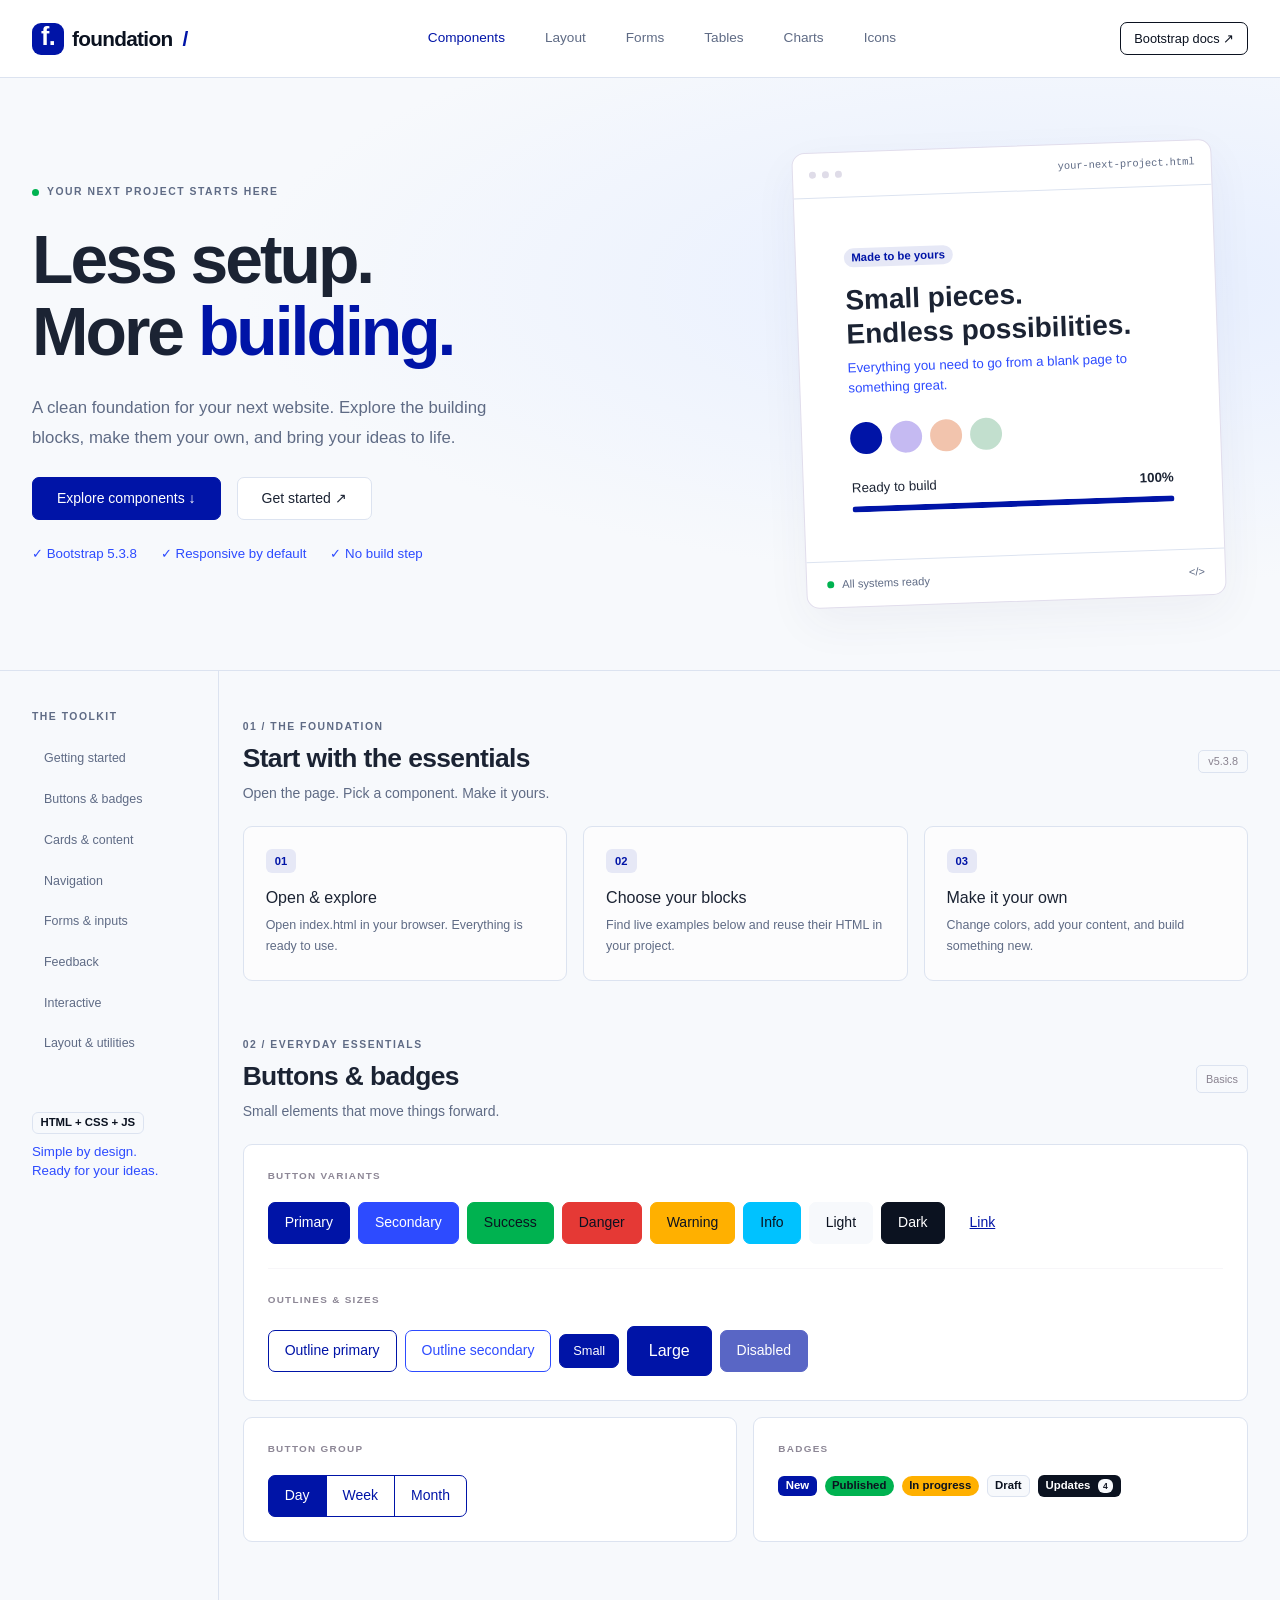
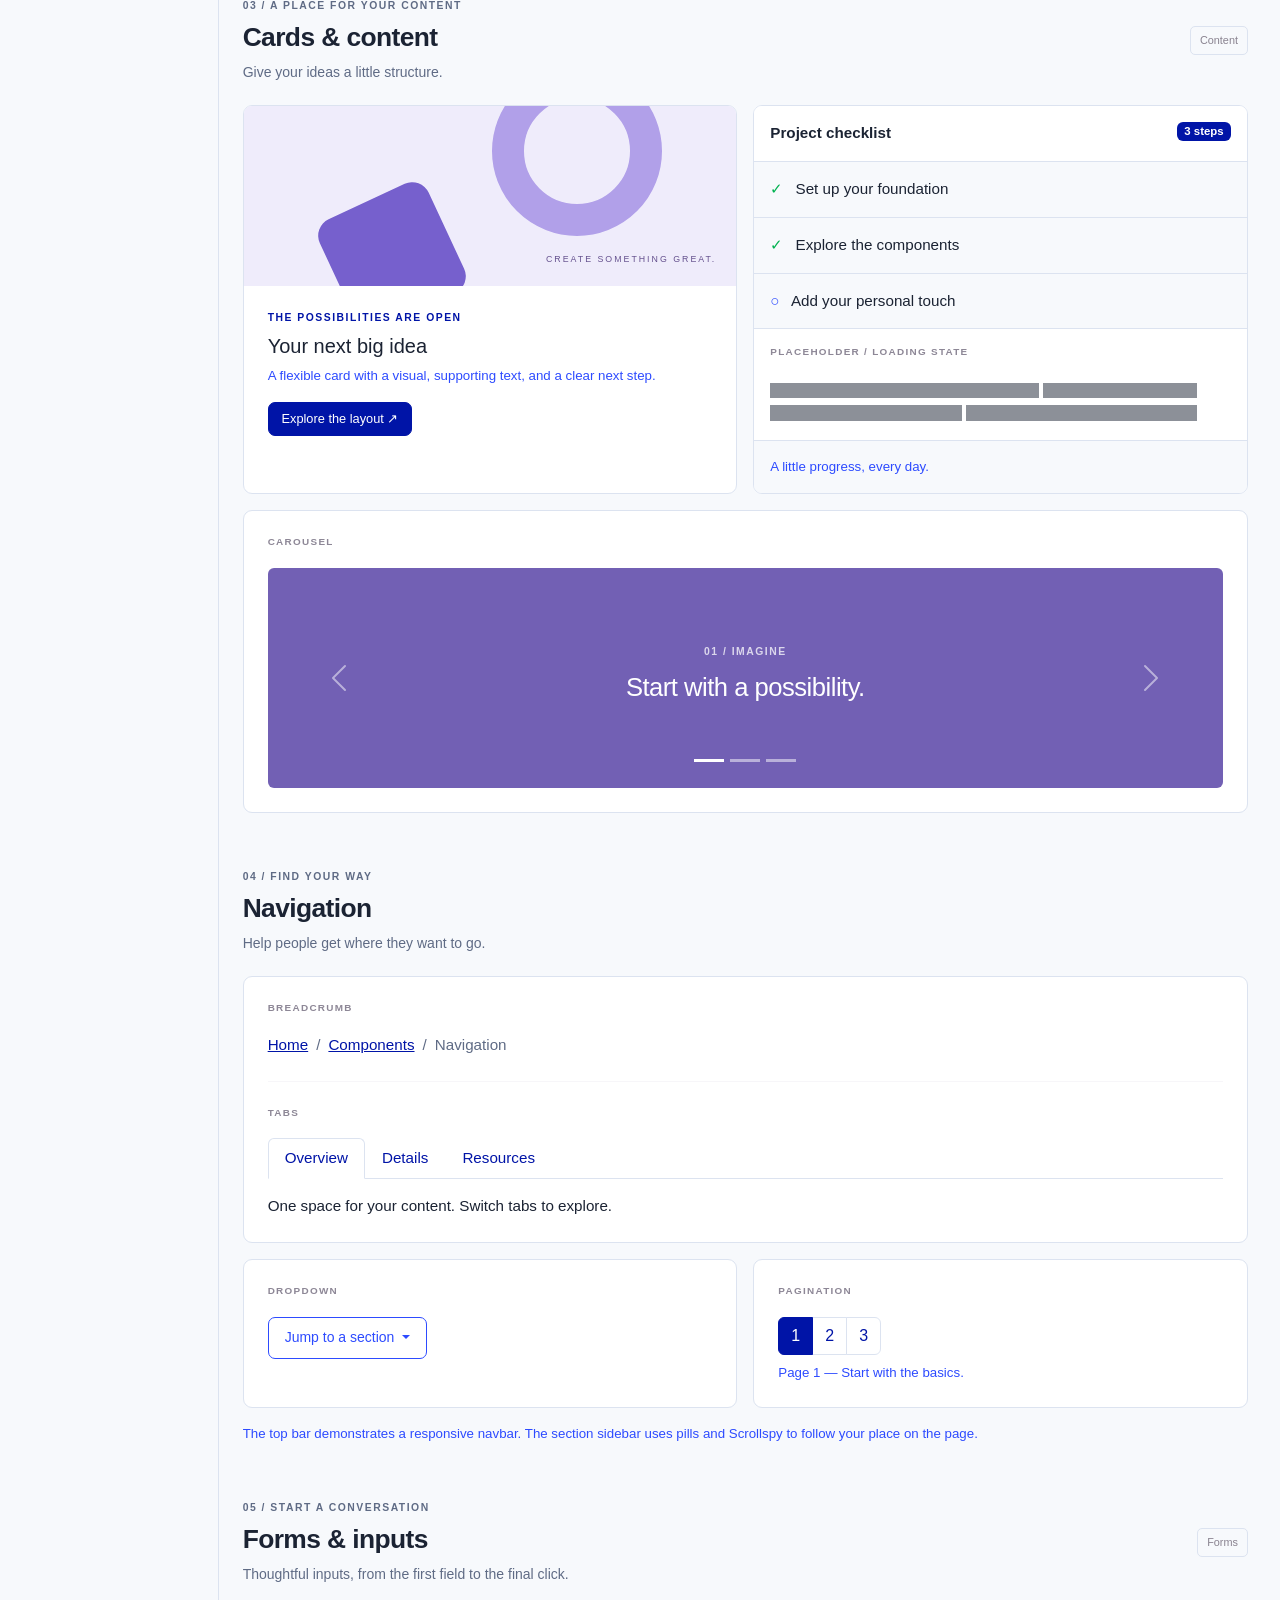
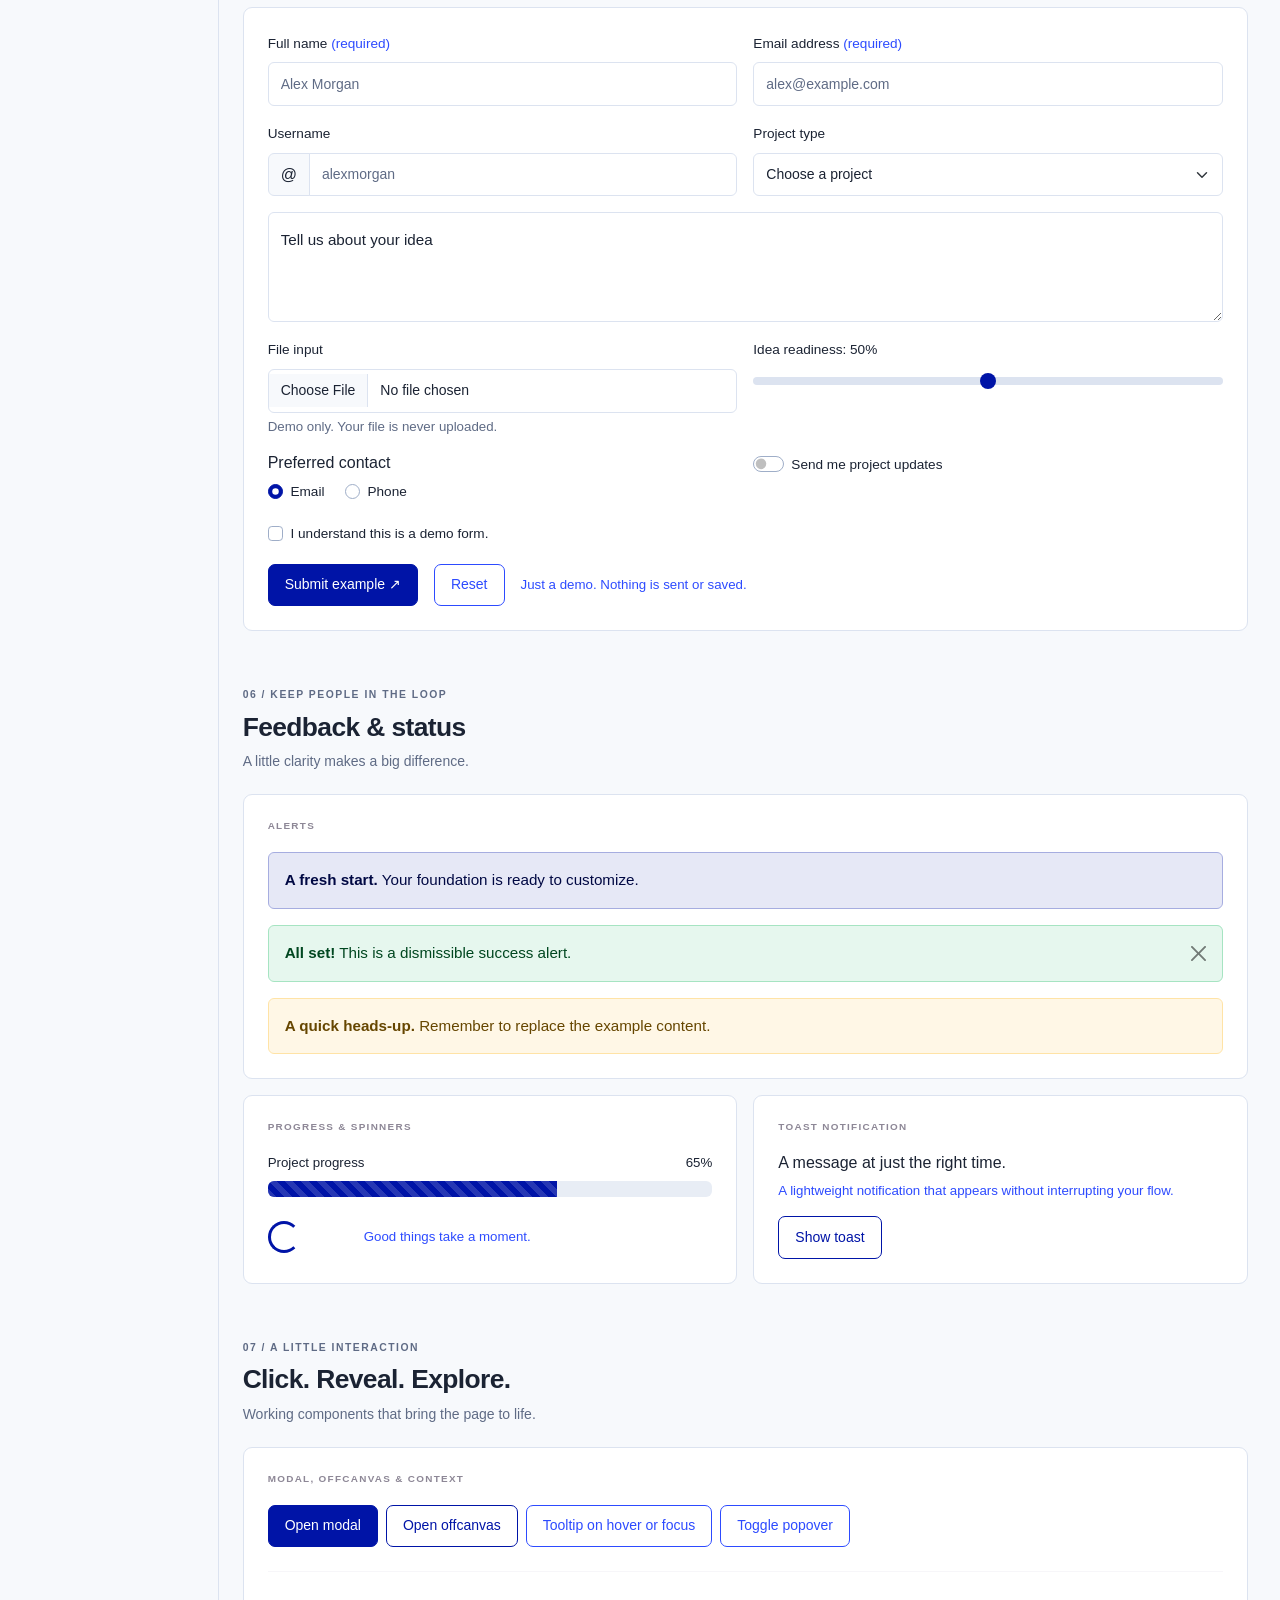
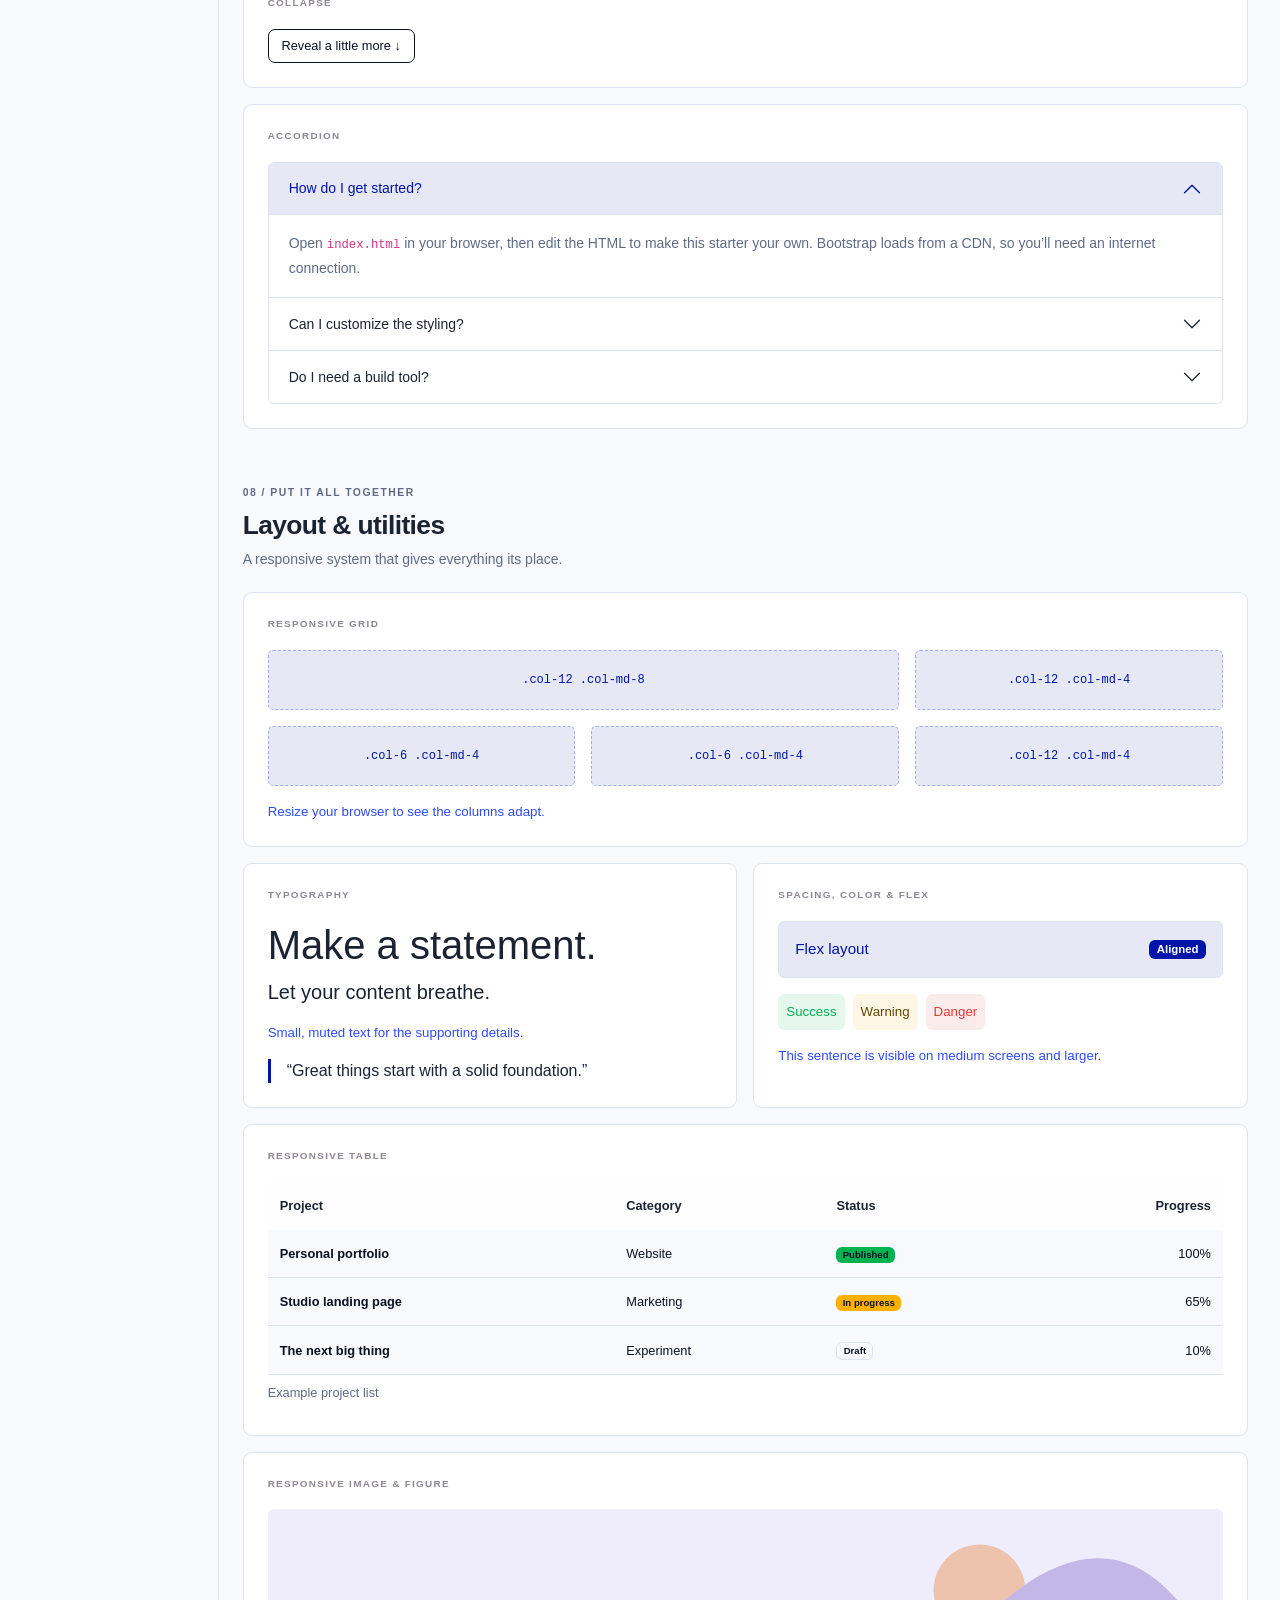
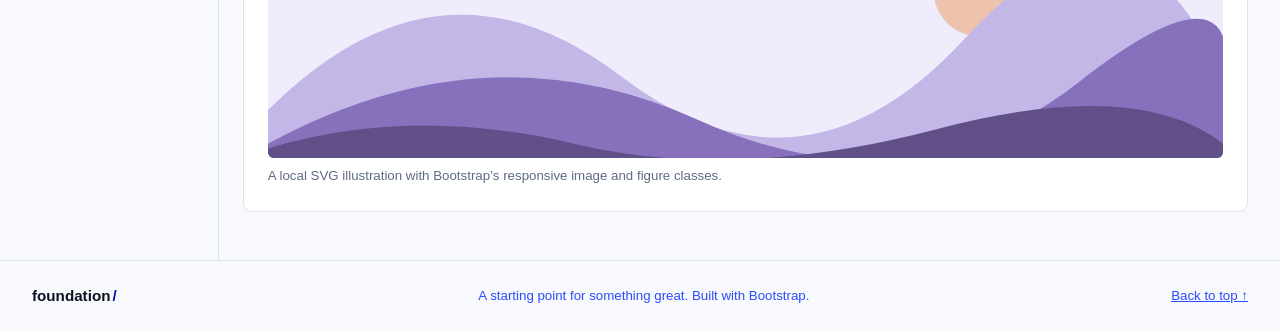
==== commit 2e8729c3: "Iconos" ====
--- a/index.html
+++ b/index.html
@@ -60,6 +60,9 @@
             </li>
             <li class="nav-item">
               <a class="nav-link" href="charts.html">Charts</a>
+            </li>
+            <li class="nav-item">
+              <a class="nav-link" href="icons.html">Icons</a>
             </li>
           </ul>
           <a
